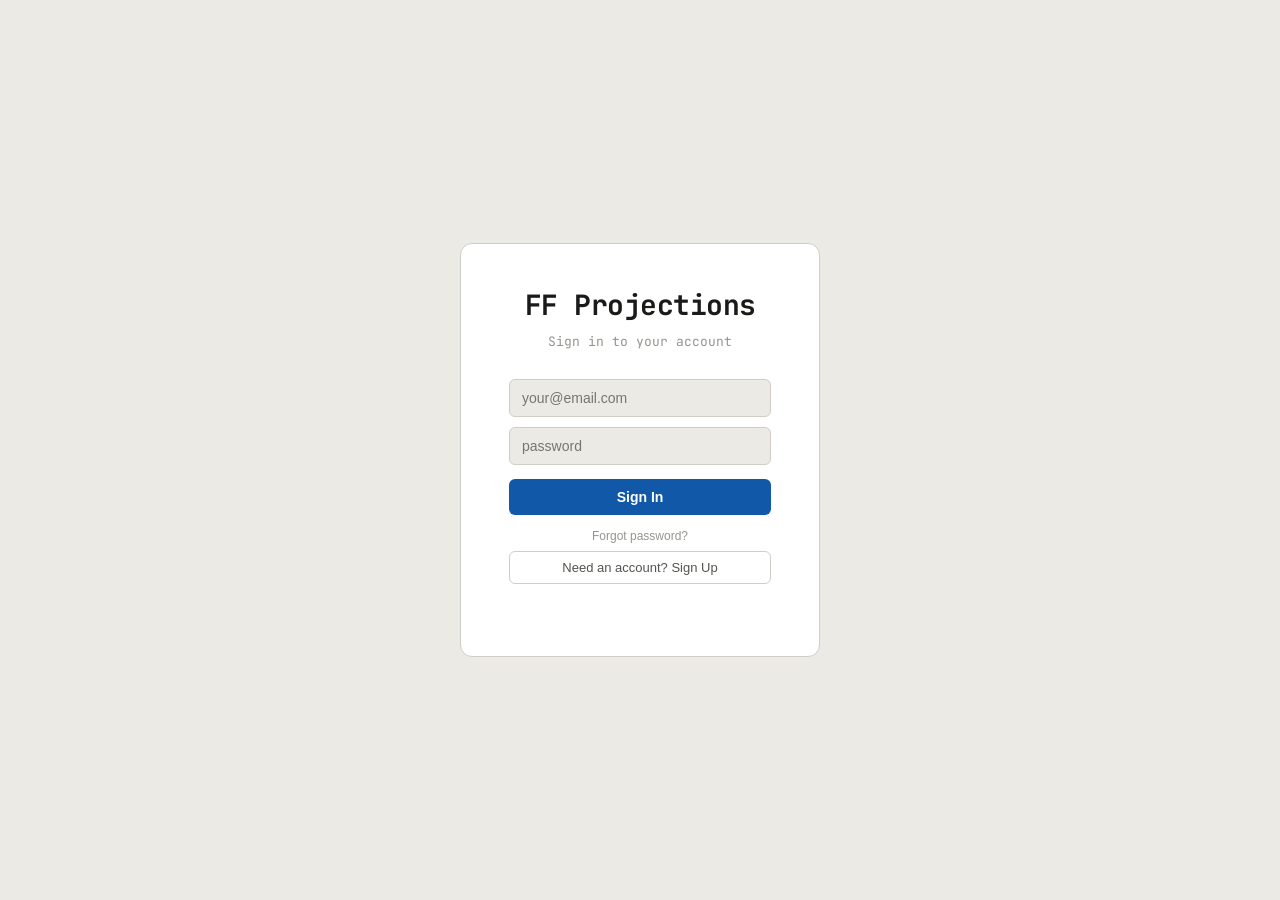
==== index.html @ 18553b36 "Nav/auth polish, share panel fixes, admin-only gating - Equal spacing between Share/Gear/Initials vi" ====
<!DOCTYPE html>
<html lang="en">
<head>
<meta charset="UTF-8">
<meta name="viewport" content="width=device-width, initial-scale=1.0">
<title>FF Projection Tool</title>
<link rel="preconnect" href="https://fonts.googleapis.com">
<link href="https://fonts.googleapis.com/css2?family=JetBrains+Mono:wght@300;400;500;600;700&family=DM+Sans:wght@400;500;700&display=swap" rel="stylesheet">
<link rel="stylesheet" href="styles.css">
<script src="https://unpkg.com/lucide@latest/dist/umd/lucide.min.js"></script>
<script src="https://cdn.jsdelivr.net/npm/@supabase/supabase-js@2"></script>
</head>
<body>

<div id="login-screen" style="display:none; position:fixed; inset:0; background:var(--bg,#eceae4); z-index:9999; display:flex; align-items:center; justify-content:center;">
  <div style="background:var(--bg-2,#fff); border:1px solid var(--border,#d0cdc6); border-radius:12px; padding:40px 48px; width:360px; text-align:center; color:var(--text,#1a1a18);">
    <div style="font-size:28px; font-weight:700; letter-spacing:-0.5px; margin-bottom:6px;">FF Projections</div>
    <div style="color:var(--text-3,#96948e); font-size:13px; margin-bottom:28px;" id="login-subtitle">Sign in to your account</div>
    <input id="login-email" type="email" placeholder="your@email.com"
      style="width:100%; box-sizing:border-box; background:var(--bg,#eceae4); border:1px solid var(--border,#d0cdc6); border-radius:6px; padding:10px 12px; font-size:14px; color:var(--text,#1a1a18); margin-bottom:10px; outline:none;"
      onkeydown="if(event.key==='Enter') document.getElementById('login-password').focus()">
    <input id="login-password" type="password" placeholder="password"
      style="width:100%; box-sizing:border-box; background:var(--bg,#eceae4); border:1px solid var(--border,#d0cdc6); border-radius:6px; padding:10px 12px; font-size:14px; color:var(--text,#1a1a18); margin-bottom:14px; outline:none;"
      onkeydown="if(event.key==='Enter') authSubmit()">
    <button onclick="authSubmit()"
      style="width:100%; background:var(--blue,#3b82f6); color:#fff; border:none; border-radius:6px; padding:10px; font-size:14px; font-weight:600; cursor:pointer; margin-bottom:10px;">
      Sign In
    </button>
    <button id="forgot-pw-btn" onclick="forgotPassword()" style="width:100%;background:transparent;color:var(--text-3,#96948e);border:none;padding:4px;font-size:12px;cursor:pointer;margin-bottom:4px;">Forgot password?</button>
    <button onclick="toggleAuthMode()"
      style="width:100%; background:transparent; color:var(--text-2,#55534e); border:1px solid var(--border,#d0cdc6); border-radius:6px; padding:8px; font-size:13px; cursor:pointer;">
      Need an account? Sign Up
    </button>
    <div id="login-msg" style="margin-top:14px; font-size:13px; color:var(--text-3,#96948e); min-height:18px;"></div>
  </div>
</div>


<div id="share-modal" onclick="closeSharePanel()" style="display:none;position:fixed;inset:0;background:rgba(0,0,0,0.4);z-index:9998;align-items:center;justify-content:center;">
  <div onclick="event.stopPropagation()" style="background:var(--bg-2,#fff);border:1px solid var(--border,#d0cdc6);border-radius:12px;padding:28px 32px;width:420px;max-height:80vh;overflow-y:auto;color:var(--text,#1a1a18);">
    <div style="font-size:16px;font-weight:700;margin-bottom:6px;">Share Projections</div>
    <div style="font-size:11px;color:var(--text-3,#96948e);margin-bottom:24px;font-family:var(--font-mono);">Viewers can see your projections but cannot edit them.</div>

    <div style="font-size:11px;font-weight:600;margin-bottom:8px;text-transform:uppercase;letter-spacing:0.05em;color:var(--text-3,#96948e);">Share with</div>
    <div style="display:flex;gap:8px;margin-bottom:8px;">
      <input id="share-email-input" type="email" placeholder="viewer@email.com"
        style="flex:1;background:var(--bg,#eceae4);border:1px solid var(--border,#d0cdc6);border-radius:6px;padding:9px 12px;font-size:13px;color:var(--text,#1a1a18);outline:none;"
        onkeydown="if(event.key==='Enter') addShare()">
      <button onclick="addShare()" style="background:var(--blue,#3b82f6);color:#fff;border:none;border-radius:6px;padding:9px 16px;font-size:13px;font-weight:600;cursor:pointer;">Add</button>
    </div>
    <div id="share-outgoing-list" style="margin-bottom:28px;"></div>

    <div style="font-size:11px;font-weight:600;margin-bottom:8px;text-transform:uppercase;letter-spacing:0.05em;color:var(--text-3,#96948e);">Shared with you</div>
    <div id="share-incoming-list"></div>

    <div id="share-msg" style="margin-top:16px;font-size:12px;color:var(--text-3,#96948e);min-height:16px;"></div>
    <button onclick="closeSharePanel()" style="margin-top:16px;width:100%;background:transparent;color:var(--text-2,#55534e);border:1px solid var(--border,#d0cdc6);border-radius:6px;padding:8px;font-size:13px;cursor:pointer;">Close</button>
  </div>
</div>

<div id="change-pw-modal" style="display:none;position:fixed;inset:0;background:rgba(0,0,0,0.4);z-index:9998;align-items:center;justify-content:center;">
  <div style="background:var(--bg-2,#fff);border:1px solid var(--border,#d0cdc6);border-radius:12px;padding:32px 40px;width:320px;text-align:center;color:var(--text,#1a1a18);">
    <div style="font-size:16px;font-weight:700;margin-bottom:20px;">Change Password</div>
    <input id="pw-new" type="password" placeholder="New password"
      style="width:100%;box-sizing:border-box;background:var(--bg,#eceae4);border:1px solid var(--border,#d0cdc6);border-radius:6px;padding:10px 12px;font-size:14px;color:var(--text,#1a1a18);margin-bottom:10px;outline:none;"
      onkeydown="if(event.key==='Enter') document.getElementById('pw-confirm').focus()">
    <input id="pw-confirm" type="password" placeholder="Confirm new password"
      style="width:100%;box-sizing:border-box;background:var(--bg,#eceae4);border:1px solid var(--border,#d0cdc6);border-radius:6px;padding:10px 12px;font-size:14px;color:var(--text,#1a1a18);margin-bottom:14px;outline:none;"
      onkeydown="if(event.key==='Enter') submitPasswordChange()">
    <button onclick="submitPasswordChange()" style="width:100%;background:var(--blue,#3b82f6);color:#fff;border:none;border-radius:6px;padding:10px;font-size:14px;font-weight:600;cursor:pointer;margin-bottom:8px;">Update Password</button>
    <button onclick="hideChangePassword()" style="width:100%;background:transparent;color:var(--text-2,#55534e);border:1px solid var(--border,#d0cdc6);border-radius:6px;padding:8px;font-size:13px;cursor:pointer;">Cancel</button>
    <div id="pw-msg" style="margin-top:12px;font-size:13px;color:var(--text-3,#96948e);min-height:18px;"></div>
  </div>
</div>

<div id="ctx-menu" class="ctx-menu">
  <div class="ctx-team-name" id="ctx-team-name"></div>
  <div class="ctx-row">
    <span class="ctx-label">Color</span>
    <input type="color" class="ctx-color-picker" id="ctx-picker">
    <input type="text" class="ctx-hex-input" id="ctx-hex" maxlength="7" placeholder="#000000">
  </div>
  <div class="ctx-actions">
    <button class="ctx-reset" id="ctx-reset">reset to default</button>
    <button class="ctx-apply" id="ctx-apply">Apply</button>
  </div>
</div>

<div id="logo-lightbox" class="logo-lightbox" onclick="closeLightbox(event)">
  <div class="logo-lightbox-inner" onclick="event.stopPropagation()">
    <img id="lightbox-img" src="" alt="">
    <div class="logo-lightbox-name" id="lightbox-name"></div>
    <div class="logo-lightbox-file" id="lightbox-file"></div>
  </div>
</div>

<div class="app" id="app-root">
  <div class="top-nav">
    <button class="nav-btn active" id="nav-projections" onclick="switchPage('projections')">Projections</button>
    <button class="nav-btn" id="nav-rankings" onclick="switchPage('rankings')">Rankings</button>
    <button class="nav-btn" id="nav-draft" onclick="switchPage('draft')">Draft</button>
    <button class="nav-btn" id="nav-data" onclick="switchPage('data')">Data</button>
    <button class="nav-btn" id="nav-test" onclick="switchPage('test')" style="color:var(--amber);opacity:0.7;" title="Sandbox experiment">Test</button>
    <div class="nav-spacer"></div>
    <div style="display:flex;align-items:center;gap:16px;padding-right:12px;">
    <button class="nav-btn" id="nav-share" onclick="openSharePanel()" style="font-size:12px;opacity:0.8;padding:6px 0;">Share</button>
    <button class="nav-gear" id="nav-settings" onclick="switchPage('settings')" title="Settings" style="padding:4px;">⚙</button>
    <div style="position:relative;display:flex;align-items:center;">
      <button id="nav-auth" onclick="toggleAuthDropdown()" title="Account"
        style="width:28px;height:28px;border-radius:50%;border:2px solid var(--border-2,#b8b5ae);background:var(--bg-3,#f0ede8);color:var(--text,#1a1a18);font-size:10px;font-weight:700;letter-spacing:0.05em;cursor:pointer;padding:0;line-height:1;">—</button>
      <div id="auth-dropdown" style="display:none;position:absolute;right:0;top:calc(100% + 10px);background:var(--bg-2,#fff);border:1px solid var(--border,#d0cdc6);border-radius:8px;padding:8px;min-width:220px;z-index:9990;box-shadow:0 4px 12px rgba(0,0,0,0.12);">
        <div id="auth-dropdown-email" style="font-size:11px;color:var(--text-3,#96948e);padding:6px 8px 10px;border-bottom:1px solid var(--border,#d0cdc6);margin-bottom:6px;font-family:var(--font-mono);"></div>
        <div style="padding:6px 8px 4px;display:flex;align-items:center;gap:6px;">
          <input id="display-name-input" type="text" placeholder="Initials" maxlength="20"
            style="flex:1;background:var(--bg,#eceae4);border:1px solid var(--border,#d0cdc6);border-radius:4px;padding:5px 8px;font-size:12px;color:var(--text,#1a1a18);outline:none;"
            onkeydown="if(event.key==='Enter') saveDisplayName()">
          <button onclick="saveDisplayName()" style="background:var(--blue,#3b82f6);color:#fff;border:none;border-radius:4px;padding:5px 8px;font-size:11px;font-weight:600;cursor:pointer;">Save</button>
        </div>
        <div style="font-size:10px;color:var(--text-3,#96948e);padding:0 8px 8px;font-family:var(--font-mono);">Sets your initials in the nav</div>
        <div style="border-top:1px solid var(--border,#d0cdc6);margin:4px 0;"></div>
        <button onclick="showChangePassword()" style="width:100%;text-align:left;background:none;border:none;color:var(--text,#1a1a18);padding:7px 8px;font-size:13px;cursor:pointer;border-radius:4px;" onmouseover="this.style.background='var(--bg,#eceae4)'" onmouseout="this.style.background='none'">Change password</button>
        <button onclick="confirmSignOut()" style="width:100%;text-align:left;background:none;border:none;color:var(--red,#ef4444);padding:7px 8px;font-size:13px;cursor:pointer;border-radius:4px;" onmouseover="this.style.background='var(--bg,#eceae4)'" onmouseout="this.style.background='none'">Sign out</button>
      </div>
    </div>
    </div>
  </div>
  <div id="app-view-banner" style="display:none;background:var(--amber,#f59e0b);color:#000;padding:6px 16px;font-size:12px;font-weight:600;align-items:center;gap:12px;font-family:var(--font-mono);">
    <span>👁 Viewing <span id="view-banner-email"></span>'s projections — read only</span>
    <button onclick="returnToOwnProjections()" style="background:rgba(0,0,0,0.15);border:none;border-radius:4px;padding:3px 10px;font-size:11px;font-weight:700;cursor:pointer;">← Back to mine</button>
  </div>
  <div class="app-body">
    <div class="sidebar" id="sidebar-panel">
      <div class="sidebar-header">
        <h1>Projections</h1>
        <p>2025 season · all 32 teams</p>
      </div>
      <div class="sidebar-scroll" id="sidebar"></div>
    </div>
    <div class="main" id="main">
      <div class="placeholder">
        <div class="big">SELECT A TEAM</div>
        <p>choose from the left panel to begin projecting</p>
      </div>
    </div>
    <div class="rankings-page" id="rankings-page" style="display:none;">
      <div class="rankings-toolbar">
        <div class="view-toggle">
          <button class="view-btn active" id="vbtn-stats" onclick="setRankView('stats')">Stats</button>
          <button class="view-btn" id="vbtn-rankings" onclick="setRankView('rankings')">Rankings</button>
        </div>
        <div class="pos-tabs">
          <button class="pos-tab active-qb active" id="rtab-QB" onclick="setRankPos('QB')">QB</button>
          <button class="pos-tab" id="rtab-RB" onclick="setRankPos('RB')">RB</button>
          <button class="pos-tab" id="rtab-WR" onclick="setRankPos('WR')">WR</button>
          <button class="pos-tab" id="rtab-TE" onclick="setRankPos('TE')">TE</button>
        </div>
        <div id="qb-rec-toggle" style="display:none;">
          <div class="view-toggle">
            <button class="view-btn active" id="qbrec-pass" onclick="setQbRecMode(false)">Pass/Rush</button>
            <button class="view-btn" id="qbrec-rec" onclick="setQbRecMode(true)">Rec</button>
          </div>
        </div>
        <div id="skill-pass-toggle" style="display:none;">
          <div class="view-toggle">
            <button class="view-btn active" id="skill-rushrec" onclick="setSkillPassMode(false)">Rush/Rec</button>
            <button class="view-btn" id="skill-pass" onclick="setSkillPassMode(true)">Pass</button>
          </div>
        </div>
        <div style="margin-left:auto;" id="scoring-preset-selector"></div>
      </div>
      <div class="rankings-content" id="rankings-content"></div>
    </div>
    <div class="data-page" id="data-page" style="display:none;">
      <div class="data-toolbar" id="data-toolbar"></div>
      <div class="data-content" id="data-content"></div>
    </div>
    <div class="draft-page" id="draft-page" style="display:none;"></div>
    <div class="settings-page" id="settings-page" style="display:none;"></div>
    <div class="test-page" id="test-page" style="display:none;"></div>
  </div>
</div>

<script src="app.js"></script>
</body>
</html>
---- styles.css ----
*, *::before, *::after { box-sizing: border-box; margin: 0; padding: 0; }

  :root {
    --bg: #eceae4;
    --bg-2: #ffffff;
    --bg-3: #f0ede8;
    --bg-4: #e2e0da;
    --border: #d0cdc6;
    --border-2: #b8b5ae;
    --text: #1a1a18;
    --text-2: #55534e;
    --text-3: #96948e;
    --accent: #3a7d0a;
    --accent-dim: #5aaa20;
    --accent-bg: rgba(58,125,10,0.08);
    --red: #bb2000;
    --red-bg: rgba(187,32,0,0.08);
    --amber: #9a5500;
    --amber-bg: rgba(154,85,0,0.08);
    --blue: #1258a8;
    --font-display: 'DM Sans', sans-serif;
    --font-mono: 'JetBrains Mono', monospace;
    --sidebar-w: 220px;
    --sidebar-bg: #484844;
    --sidebar-bg-2: #3c3c38;
    --sidebar-bg-3: #525250;
    --sidebar-border: #606060;
    --sidebar-text: #aaa;
    --sidebar-accent: #8aab30;
  }

  html, body { height: 100%; background: var(--bg); color: var(--text); font-family: var(--font-mono); font-size: 13px; line-height: 1.5; }

  .app { display: flex; height: 100vh; overflow: hidden; }

  /* ─── Sidebar ─── */
  .sidebar {
    width: var(--sidebar-w);
    min-width: var(--sidebar-w);
    background: var(--sidebar-bg);
    border-right: 1px solid #1a1a18;
    display: flex;
    flex-direction: column;
    overflow: hidden;
  }
  .sidebar-header {
    padding: 16px 12px 12px;
    border-bottom: 1px solid var(--sidebar-border);
    flex-shrink: 0;
  }
  .sidebar-header h1 {
    font-family: var(--font-display);
    font-size: 13px;
    font-weight: 700;
    color: var(--sidebar-accent);
    letter-spacing: 0.12em;
    text-transform: uppercase;
  }
  .sidebar-header p {
    font-size: 10px;
    color: var(--sidebar-text);
    margin-top: 2px;
    letter-spacing: 0.05em;
  }
  .sidebar-scroll { overflow-y: auto; flex: 1; padding-bottom: 12px; }
  .sidebar-scroll::-webkit-scrollbar { width: 3px; }
  .sidebar-scroll::-webkit-scrollbar-thumb { background: var(--sidebar-border); border-radius: 2px; }

  .conf-block {
    margin: 6px 6px 4px;
    border: 1px solid var(--sidebar-border);
    border-left: 3px solid var(--conf-color, var(--sidebar-border));
    border-radius: 6px;
    overflow: hidden;
    padding-bottom: 2px;
  }
  .conf-label {
    font-family: var(--font-display);
    font-size: 10px;
    font-weight: 700;
    letter-spacing: 0.15em;
    text-transform: uppercase;
    color: var(--conf-color, var(--sidebar-accent));
    padding: 7px 10px 6px;
    background: var(--sidebar-bg-2);
    border-bottom: 2px solid var(--sidebar-border);
    margin-bottom: 6px;
  }
  .div-block {
    margin: 0 6px 8px;
    border: 1px solid var(--sidebar-border);
    border-radius: 4px;
    overflow: hidden;
  }
  .div-label {
    font-size: 9px;
    color: var(--sidebar-text);
    padding: 5px 8px 4px;
    letter-spacing: 0.1em;
    text-transform: uppercase;
    background: var(--sidebar-bg-3);
    border-bottom: 1px solid var(--sidebar-border);
  }
  .div-grid {
    display: grid;
    grid-template-columns: 1fr 1fr;
    gap: 1px;
    background: var(--sidebar-border);
  }
  .team-btn {
    display: flex;
    align-items: center;
    background: var(--sidebar-bg);
    border: none;
    border-left: 3px solid var(--tc-bar, transparent);
    padding: 6px 6px 6px 5px;
    font-family: var(--font-mono);
    font-size: 11px;
    color: #ddddd8;
    cursor: pointer;
    transition: background 0.15s;
    white-space: nowrap;
    overflow: hidden;
    text-align: left;
    line-height: 1.3;
    border-radius: 0;
    width: 100%;
  }
  .team-btn:hover { background: var(--sidebar-bg-3); }
  .team-btn.active { background: var(--sidebar-bg-2); border-left-color: var(--tc-bar, var(--sidebar-accent)); }
  .team-name { flex: 1; overflow: hidden; text-overflow: ellipsis; }
  .team-btn .dot {
    width: 5px; height: 5px; min-width: 5px;
    border-radius: 50%;
    background: var(--sidebar-border);
    transition: background 0.15s;
    flex-shrink: 0;
    margin-left: 4px;
  }
  .team-btn.active .dot { background: var(--sidebar-border); }
  .team-btn.status-progress .dot { background: #e8a020; }
  .team-btn.status-done .dot { background: #7ac020; }
  .team-btn.active.status-progress .dot { background: #f0b030; }
  .team-btn.active.status-done .dot { background: #9ad030; }

  .team-status-pill {
    display: inline-flex;
    align-items: center;
    justify-content: center;
    cursor: pointer;
    user-select: none;
    background: none;
    border: none;
    padding: 6px;
    margin: -6px;
  }
  .team-status-pill .pill-dot {
    width: 10px; height: 10px; border-radius: 50%; flex-shrink: 0;
    transition: transform 0.15s;
  }
  .team-status-pill:hover .pill-dot { transform: scale(1.2); }
  .team-status-pill.status-none .pill-dot { background: var(--border-2); }
  .team-status-pill.status-progress .pill-dot { background: #e8a020; }
  .team-status-pill.status-done .pill-dot { background: #7ac020; }

  /* ─── Main ─── */
  .main {
    flex: 1;
    overflow-y: auto;
    background: var(--bg);
    display: flex;
    flex-direction: column;
  }
  .main::-webkit-scrollbar { width: 4px; }
  .main::-webkit-scrollbar-thumb { background: var(--border-2); border-radius: 2px; }

  .placeholder {
    flex: 1;
    display: flex;
    flex-direction: column;
    align-items: center;
    justify-content: center;
    gap: 8px;
    color: var(--text-3);
  }
  .placeholder .big { font-family: var(--font-display); font-size: 28px; font-weight: 700; color: var(--border-2); }
  .placeholder p { font-size: 11px; letter-spacing: 0.08em; }

  /* ─── Team view ─── */
  .team-view { padding: 28px 32px 48px; background: var(--bg); }

  .team-title-row {
    display: flex;
    align-items: center;
    gap: 14px;
    margin-bottom: 10px;
    padding-bottom: 12px;
  }
  .team-color-bar {
    height: 4px;
    border-radius: 2px;
    margin-bottom: 20px;
  }
  .team-logo {
    width: 80px;
    height: 80px;
    object-fit: contain;
    flex-shrink: 0;
    border-radius: 4px;
  }

  /* Logo auto-crop happens via JS canvas — no CSS needed */
  .team-title {
    font-family: var(--font-display);
    font-size: 22px;
    font-weight: 700;
    color: var(--text);
    padding-bottom: 4px;
  }
  .team-conf-badge {
    font-size: 10px;
    letter-spacing: 0.12em;
    text-transform: uppercase;
    color: var(--text-3);
    border: 1px solid var(--border);
    padding: 2px 7px;
    border-radius: 3px;
  }

  /* ─── Section ─── */
  .section-title {
    font-family: var(--font-display);
    font-size: 10px;
    font-weight: 700;
    letter-spacing: 0.15em;
    text-transform: uppercase;
    color: var(--text-3);
    margin-bottom: 10px;
    margin-top: 28px;
  }
  .section-title:first-of-type { margin-top: 0; }

  /* ─── Team stats grid ─── */
  .team-stats-grid-wrap {
    display: flex;
    gap: 18px;
    align-items: flex-start;
  }
  .ts-col-left {
    container-type: inline-size;
    flex: 5;
    min-width: 0;
  }
  .ts-col-right {
    container-type: inline-size;
    flex: 7;
    min-width: 0;
  }

  .team-stats-grid {
    display: grid;
    column-gap: 3px;
    row-gap: 4px;
    margin-bottom: 4px;
    border-left: none;
    padding-left: 8px;
    position: relative;
  }
  .team-stats-grid::before {
    content: '';
    position: absolute;
    left: 0;
    top: 10%;
    height: 80%;
    width: 3px;
    background: #8a8880;
    border-radius: 2px;
  }
  .ts-col-left .team-stats-grid {
    grid-template-columns: repeat(5, calc((100cqi - 12px) / 5));
  }
  .ts-col-right .team-stats-grid {
    grid-template-columns: repeat(7, calc((100cqi - 18px) / 7));
  }

  .ts-cell {
    display: flex; flex-direction: column; justify-content: center; gap: 2px;
    padding: 6px 8px; height: 52px; box-sizing: border-box; border-radius: 3px;
    background: var(--bg-2); border: 1px solid var(--border);
    position: relative; transition: border-color 0.15s; cursor: default;
  }
  .ts-cell.ts-constrained { background: var(--bg-3); }
  .ts-cell.ts-constrained.ts-erroneous { border-color: #e05252; background: rgba(224,82,82,0.06); opacity: 1; }
  .ts-cell.ts-constrained.ts-erroneous input { color: #e05252; }
  .ts-expected { font-size: 8px; color: #e05252; margin-top: 1px; font-family: var(--font-mono); }
  .ts-cell.ts-locked { border-color: #4a90d9; background: rgba(74,144,217,0.06); }
  .ts-cell.ts-locked .ts-lock-icon { opacity: 1; color: #4a90d9; }
  .ts-cell.ts-conflict { border-color: #e8a020; background: rgba(232,160,32,0.08); }
  .ts-cell[draggable="true"] { cursor: grab; }
  .ts-cell.ts-dragging { opacity: 0.4; }
  .ts-insert-line {
    position: fixed;
    width: 3px;
    background: #3a9a5c;
    border-radius: 2px;
    pointer-events: none;
    z-index: 1000;
    display: none;
  }
  .ts-insert-line.visible { display: block; }
  .ts-empty-slot {
    border: 2px dashed var(--border-2);
    border-radius: 3px;
    height: 36px; min-height: 36px;
    cursor: pointer;
    transition: border-color 0.1s, background 0.1s;
  }
  /* grid-column set inline via slot.style.gridColumn */
  .ts-empty-slot.ts-slot-hover { border-color: #3a9a5c; background: rgba(58,154,92,0.08); }
  .ts-cell label {
    font-size: 9px; font-weight: 500; letter-spacing: 0.06em;
    text-transform: uppercase; color: var(--text-3); user-select: none;
    display: flex; align-items: center;
    white-space: nowrap; overflow: hidden;
    padding-right: 16px;
  }
  .ts-lock-icon {
    font-size: 13px; cursor: pointer; opacity: 0.35;
    transition: opacity 0.1s, color 0.1s; line-height: 1;
    position: absolute; top: 0; bottom: 0; right: 4px;
    display: flex; align-items: center;
  }
  .ts-lock-icon:hover { opacity: 0.7; }
  .ts-cell.ts-locked .ts-lock-icon { opacity: 1; color: #4a90d9; }
  .ts-cell.ts-split input::-webkit-outer-spin-button,
  .ts-cell.ts-split input::-webkit-inner-spin-button { -webkit-appearance: none; }
  .ts-cell.ts-split input { -moz-appearance: textfield; }
  .ts-cell input[type="number"] {
    -moz-appearance: textfield;
  }
  .ts-cell input[type="number"]::-webkit-outer-spin-button,
  .ts-cell input[type="number"]::-webkit-inner-spin-button { -webkit-appearance: none; margin: 0; }
  .ts-cell input {
    background: none; border: none; outline: none;
    font-family: var(--font-mono); font-size: 13px; font-weight: 500;
    color: var(--text); padding: 0; flex: 1; min-width: 0;
  }
  .ts-cell input:focus { color: var(--accent); }
  .ts-cell.ts-derived input { color: var(--text-3); }
  .ts-cell input::placeholder { color: var(--border-2); font-size: 11px; }
  .ts-cell-body {
    display: flex; align-items: center;
  }
  .ts-spinner {
    position: absolute; top: 0; bottom: 0; right: 22px;
    display: flex; flex-direction: column; justify-content: center;
    gap: 1px; opacity: 0; transition: opacity 0.1s;
  }
  .ts-cell:hover .ts-spinner { opacity: 1; }
  .ts-spinner button {
    background: none; border: none; padding: 0;
    width: 18px; height: 13px; cursor: pointer;
    color: var(--text-3); font-size: 11px; line-height: 1;
    display: flex; align-items: center; justify-content: center;
    border-radius: 2px; transition: color 0.1s, background 0.1s;
    user-select: none;
  }
  .ts-spinner button:hover { color: var(--text); background: var(--border); }
  .ts-cell.ts-derived .ts-spinner { display: none; }

  /* ─── History panel ─── */
  .hist-panel {
    margin: 6px 0 12px;
    border: 1px solid var(--border-2);
    border-radius: 5px;
    background: var(--bg-2);
    overflow: hidden;
  }
  .hist-panel-header {
    display: flex; align-items: center; justify-content: space-between;
    padding: 6px 10px; border-bottom: 1px solid var(--border);
    background: var(--bg-3);
  }
  .hist-panel-title {
    font-size: 10px; font-weight: 700; letter-spacing: 0.1em;
    text-transform: uppercase; color: var(--text-2);
  }
  .hist-panel-close {
    background: none; border: none; cursor: pointer;
    color: var(--text-3); font-size: 14px; line-height: 1;
    padding: 0 2px;
  }
  .hist-panel-close:hover { color: var(--text); }
  .hist-panel-table {
    width: 100%; border-collapse: collapse;
    font-family: var(--font-mono); font-size: 11px;
    table-layout: fixed;
  }
  .hist-panel-table th, .hist-panel-table td { width: auto; }
  .hist-panel-table th:first-child, .hist-panel-table td:first-child { width: 90px; white-space: nowrap; }
  .hist-panel-table th {
    padding: 4px 8px; text-align: right;
    font-size: 9px; font-weight: 600; color: var(--text-3);
    letter-spacing: 0.08em; text-transform: uppercase;
    border-bottom: 1px solid var(--border);
    background: var(--bg-3);
  }
  .hist-panel-table th:first-child { text-align: left; }
  .hist-panel-table td {
    padding: 4px 8px; text-align: right;
    border-bottom: 1px solid var(--border); color: var(--text);
  }
  .hist-panel-table td:first-child { text-align: left; color: var(--text-2); font-weight: 600; }
  .hist-panel-table tr:last-child td { border-bottom: none; }
  .hist-panel-table tr.hist-avg td { color: var(--text-3); font-style: italic; border-top: 1px solid var(--border-2); }
  .hist-panel-table td.hist-focal { color: var(--accent); font-weight: 700; }
  .ts-cell.ts-hist-active { border-color: var(--accent); background: rgba(58,125,10,0.08); }

  /* ─── Player table ─── */
  .player-table-wrap { overflow-x: auto; }
  .player-table-wrap::-webkit-scrollbar { height: 4px; }
  .player-table-wrap::-webkit-scrollbar-thumb { background: var(--border-2); border-radius: 2px; }

  .tgt-share-bar {
    display: flex; gap: 6px;
    font-family: var(--font-mono); font-size: 11px;
  }
  .tgt-share-pill {
    display: flex; align-items: center;
    padding: 4px 10px; border-radius: 4px; border: 1px solid var(--border);
    background: var(--bg-2); gap: 10px; min-width: 120px;
  }
  .tgt-share-pill.done { background: rgba(58,125,10,0.08); border-color: var(--accent); }
  .tgt-share-pill.done .tgt-share-rem { color: var(--accent); }
  .tgt-share-pos { font-weight: 700; font-size: 10px; letter-spacing: 0.08em; }
  .tgt-share-pos.pos-wr { color: #4a90d9; }
  .tgt-share-pos.pos-te { color: #c9a800; }
  .tgt-share-pos.pos-rb { color: #3a9a5c; }
  .tgt-share-nums { color: var(--text-3); font-size: 10px; }
  .tgt-share-rem { font-weight: 700; font-size: 11px; min-width: 60px; text-align: right; padding-right: 4px; }
  .tgt-share-rem.over { color: #e05252; }
  .tgt-share-rem.under { color: var(--text-3); }
  .tgt-share-rem.done { color: var(--accent); }
  .proj-view-toggle {
    display: inline-flex;
    border: 1px solid var(--border-2);
    border-radius: 4px;
    overflow: hidden;
    margin-bottom: 10px;
  }
  .proj-view-btn {
    font-family: var(--font-mono);
    font-size: 11px;
    padding: 4px 14px;
    background: none;
    border: none;
    color: var(--text-2);
    cursor: pointer;
    letter-spacing: 0.04em;
    transition: all 0.1s;
  }
  .proj-view-btn:first-child { border-right: 1px solid var(--border-2); }
  .proj-view-btn:hover { background: var(--bg-3); color: var(--text); }
  .proj-view-btn.active { background: var(--text); color: var(--bg-2); }

  thead th.grp-derived { color: var(--text-3); font-style: normal; }
  td.derived-cell {
    text-align: right;
    color: var(--text-3);
    font-size: 12px;
    padding: 4px 6px;
    background: none;
  }
  td.derived-cell.na { opacity: 0; pointer-events: none; }

  table {
    width: 100%;
    border-collapse: collapse;
    font-family: var(--font-mono);
    font-size: 12px;
    line-height: 1;
  }
  .player-table-wrap table { table-layout: fixed; min-width: 100%; width: 100%; }
  thead tr { border-bottom: 1px solid var(--border-2); }
  thead th {
    text-align: right;
    padding: 6px 4px;
    font-size: 10px;
    font-weight: 500;
    color: var(--text-3);
    letter-spacing: 0.08em;
    text-transform: uppercase;
    white-space: nowrap;
    cursor: grab;
    user-select: none;
  }
  .player-table-wrap thead th {
    width: 58px;
  }
  thead th.col-name { text-align: left; width: 120px; cursor: default; }
  thead th.col-pos  { text-align: left; width: 26px; cursor: default; padding-left: 0; padding-right: 0; }
  thead th.col-del  { width: 16px; cursor: default; }
  thead th.grp-pass { color: var(--blue); }
  thead th.grp-recv { color: var(--amber); }
  thead th.grp-rush { color: var(--accent); }
  thead th.grp-meta { color: var(--text-3); width: 36px; }
  thead th.grp-derived { color: var(--text-3); font-style: normal; }
  thead th.col-dragging { opacity: 0.4; }
  thead th.col-drop-before { box-shadow: -2px 0 0 0 var(--accent); }
  thead th.col-drop-after  { box-shadow:  2px 0 0 0 var(--accent); }

  tbody tr { border-bottom: 1px solid var(--border); transition: background 0.1s; height: 28px; }
  tbody tr:nth-child(even) { background: var(--bg-3); }
  tbody tr:hover { background: var(--bg-4); }
  tbody tr .del-btn { visibility: hidden; }
  tbody tr:hover .del-btn { visibility: visible; }

  tfoot tr { height: 28px; }
  tbody tr.player-row { cursor: default; }
  tbody tr.player-row.row-dragging { opacity: 0.3; }
  tbody tr.player-row.row-drop-above { box-shadow: 0 -2px 0 0 var(--accent); }
  tbody tr.player-row.row-drop-below { box-shadow: 0 2px 0 0 var(--accent); }

  tbody tr.pos-group-header { border: none; background: transparent; }
  tbody tr.pos-group-header:first-child { border: none; }
  tbody tr.pos-group-header:hover { background: transparent; }
  tbody tr.pos-group-header { height: 16px; border-top: 1px solid var(--border); border-bottom: 1px solid var(--border); }
  tbody tr.pos-group-header td { padding: 2px 0; }
  .pos-divider {
    display: flex;
    align-items: center;
    gap: 8px;
  }
  .pos-divider-line {
    flex: 1;
    height: 2px;
    border-radius: 1px;
  }
  .pos-divider-label {
    font-family: var(--font-display);
    font-size: 10px;
    font-weight: 700;
    letter-spacing: 0.15em;
    text-transform: uppercase;
    white-space: nowrap;
  }
  .pos-divider.grp-qb .pos-divider-line  { background: #e05252; }
  .pos-divider.grp-qb .pos-divider-label { color: #e05252; }
  .pos-divider.grp-rb .pos-divider-line  { background: #3a9a5c; }
  .pos-divider.grp-rb .pos-divider-label { color: #3a9a5c; }
  .pos-divider.grp-wr .pos-divider-line  { background: #4a90d9; }
  .pos-divider.grp-wr .pos-divider-label { color: #4a90d9; }
  .pos-divider.grp-te .pos-divider-line  { background: #c9a800; }
  .pos-divider.grp-te .pos-divider-label { color: #c9a800; }

  tbody tr.pos-total-row { border-top: 1px solid var(--border-2); }
  tbody tr.pos-total-row:hover { background: var(--bg-4); }
  td.pos-total-cell {
    text-align: right;
    font-family: var(--font-mono);
    font-size: 12px;
    font-weight: 700;
    color: #000000;
    padding: 0 6px 0 0;
    vertical-align: middle;
  }
  td.pos-total-cell.derived { color: var(--text-3); font-weight: 600; padding: 0 6px; }
  td.pos-total-label {
    font-family: var(--font-mono);
    font-size: 12px;
    font-weight: 700;
    color: var(--text-2);
    padding: 0 4px 0 8px;
    letter-spacing: 0;
    text-transform: uppercase;
    white-space: nowrap;
    vertical-align: middle;
  }
  tbody tr.pos-group-header td {
    padding: 0;
    pointer-events: none;
    vertical-align: middle;
  }
  tbody tr.pos-group-header td:nth-child(2) { padding-left: 4px; }
  tbody tr.pos-group-header td.pos-label-qb { color: #e05252; }
  tbody tr.pos-group-header td.pos-label-rb { color: #3a9a5c; }
  tbody tr.pos-group-header td.pos-label-wr { color: #4a90d9; }
  tbody tr.pos-group-header td.pos-label-te { color: #c9a800; }

  tbody td { padding: 0 4px; vertical-align: middle; font-size: 12px; font-family: var(--font-mono); }

  td.stat-cell { cursor: default; padding: 0; }
  td.stat-cell.cell-selected { outline: 2px solid #4a90d9; outline-offset: -2px; }
  .stat-display {
    text-align: right;
    padding: 0 6px;
    height: 28px;
    line-height: 28px;
    font-family: var(--font-mono);
    font-size: 12px;
    color: var(--text);
    white-space: nowrap;
    overflow: hidden;
    min-width: 0;
  }
  .stat-display:empty::after { content: ""; }
  td.stat-cell input.stat-input {
    width: 100%;
    height: 28px;
    text-align: right;
    padding: 0 6px;
    font-family: var(--font-mono);
    font-size: 12px;
    color: var(--accent);
    background: var(--bg-3);
    border: none;
    outline: 2px solid #4a90d9;
    outline-offset: -2px;
    -moz-appearance: textfield;
    display: block;
  }
  td.stat-cell input.stat-input::-webkit-outer-spin-button,
  td.stat-cell input.stat-input::-webkit-inner-spin-button { -webkit-appearance: none; }

  td input[type="text"] {
    width: 100%; background: none; border: none; outline: none;
    font-family: var(--font-mono); font-size: 12px; line-height: 1;
    color: var(--text); padding: 0 4px; border-radius: 3px;
  }
  td input[type="text"]:focus {
    background: var(--bg-3); outline: 1px solid var(--border-2);
  }
  td.col-pos-cell { width: 26px; overflow: hidden; padding: 0; text-align: left; }
  td select {
    color: var(--text-2);
    cursor: pointer;
    font-size: 12px;
    font-family: var(--font-mono);
    -webkit-appearance: none;
    -moz-appearance: none;
    appearance: none;
    background: none;
    border: none;
    outline: none;
    padding: 0;
    width: 26px;
    max-width: 26px;
    text-align: left;
  }
  td select option { background: var(--bg-2); }

  td input[type="number"] {
    width: 100%; background: none; border: none; outline: none;
    font-family: var(--font-mono); font-size: 12px; line-height: 1;
    color: var(--text); text-align: right; padding: 0 6px;
    border-radius: 3px; -moz-appearance: textfield;
  }
  td input[type="number"]::-webkit-outer-spin-button,
  td input[type="number"]::-webkit-inner-spin-button { -webkit-appearance: none; }
  td input[type="number"]:focus { background: var(--bg-3); outline: 1px solid var(--border-2); color: var(--accent); }
  td input[type="number"].na { opacity: 0; pointer-events: none; }

  .misc-name { color: var(--text-2); padding: 0 4px; display: block; font-weight: 300; font-size: 12px; line-height: 1; }
  .misc-pos { color: var(--text-3); font-size: 12px; padding: 0; display: block; font-weight: 300; line-height: 1; text-align: left; }

  /* ─── Footer rows ─── */
  tfoot tr.totals-divider-row { background: transparent; border: none; }
  tfoot tr.totals-divider-row { height: 16px; border-top: 1px solid var(--border); border-bottom: 1px solid var(--border); }
  tfoot tr.totals-divider-row td { padding: 0; background: transparent !important; vertical-align: middle; }
  tfoot tr.totals-row { border-top: 2px solid var(--border-2); background: #d8d6d0; }
  tfoot tr.totals-row td { padding: 0 8px; font-family: var(--font-mono); font-weight: 700; font-size: 12px; text-align: right; color: var(--text); background: #d8d6d0 !important; vertical-align: middle; }
  tfoot tr.totals-row td:nth-child(2) {
    text-align: left; color: var(--text-2);
    font-size: 12px; letter-spacing: 0.04em; text-transform: uppercase; white-space: nowrap;
  }
  tfoot tr.delta-row { border-top: 1px solid var(--border); }
  tfoot tr.delta-row td { padding: 0 8px; font-family: var(--font-mono); font-weight: 600; font-size: 12px; text-align: right; color: var(--text); background: #c8c6c0 !important; vertical-align: middle; }
  tfoot tr.delta-row td:nth-child(2) {
    text-align: left; color: var(--text-2);
    font-size: 12px; letter-spacing: 0.04em; text-transform: uppercase; white-space: nowrap;
  }

  .d-ok { color: var(--accent); }
  .d-warn { color: var(--amber); }
  .d-over { color: var(--red); }
  .d-empty { color: var(--text-3); }

  /* ─── Budget bars ─── */
  .budget-section { margin-top: 8px; }
  .budget-grid { display: grid; grid-template-columns: repeat(auto-fill, minmax(200px, 1fr)); gap: 8px; margin-top: 8px; }
  .budget-item { background: var(--bg-2); border: 1px solid var(--border); border-radius: 5px; padding: 10px 12px; }
  .budget-item-header { display: flex; justify-content: space-between; align-items: baseline; margin-bottom: 6px; }
  .budget-item-label { font-size: 10px; color: var(--text-3); text-transform: uppercase; letter-spacing: 0.08em; }
  .budget-item-vals { font-size: 11px; color: var(--text-2); }
  .budget-bar-bg { height: 3px; background: var(--border); border-radius: 2px; overflow: hidden; }
  .budget-bar-fill { height: 100%; border-radius: 2px; transition: width 0.3s; }
  .bar-ok { background: var(--accent); }
  .bar-warn { background: var(--amber); }
  .bar-over { background: var(--red); }

  /* ─── Buttons ─── */
  .add-player-btn {
    margin-top: 12px;
    display: inline-flex; align-items: center; gap: 6px;
    background: none; border: 1px solid var(--border-2);
    color: var(--text-2); font-family: var(--font-mono); font-size: 11px;
    padding: 6px 12px; border-radius: 4px; cursor: pointer;
    letter-spacing: 0.05em; transition: all 0.1s;
  }
  .add-player-btn:hover { border-color: var(--accent); color: var(--accent); background: var(--accent-bg); }

  .del-btn {
    display: flex; align-items: center; justify-content: center;
    background: none; border: none; cursor: pointer; color: var(--text-3);
    width: 22px; height: 22px; border-radius: 3px; font-size: 14px; transition: all 0.1s;
  }
  .del-btn:hover { color: var(--red); background: var(--red-bg); }

  /* ─── Staging ─── */
  .staging-area { margin-top: 16px; }
  .staging-row {
    display: flex; align-items: center; gap: 8px;
    padding: 6px 0; border-bottom: 1px solid var(--border);
  }
  .staging-row input[type="text"] {
    flex: 1; background: none; border: 1px dashed var(--border-2);
    outline: none; font-family: var(--font-mono); font-size: 12px;
    color: var(--text); padding: 5px 8px; border-radius: 4px;
  }
  .staging-row input[type="text"]:focus { border-color: var(--accent); color: var(--text); }
  .staging-row select {
    background: var(--bg-2); border: 1px solid var(--border-2);
    outline: none; font-family: var(--font-mono); font-size: 12px;
    color: var(--text-2); padding: 5px 8px; border-radius: 4px;
    cursor: pointer; width: 80px;
  }
  .staging-row select:focus { border-color: var(--accent); color: var(--text); }
  .staging-row select option { background: var(--bg-2); }
  .staging-hint { font-size: 10px; color: var(--text-3); letter-spacing: 0.05em; padding: 6px 0 0; }

  /* ─── Inline add player widget ─── */
  .add-player-widget { margin-top: 10px; display: flex; align-items: center; gap: 8px; }
  .add-player-widget input[type="text"] {
    font-family: var(--font-mono); font-size: 12px;
    padding: 5px 10px; border: 1px dashed var(--border-2);
    border-radius: 4px; background: none; color: var(--text);
    outline: none; width: 180px;
  }
  .add-player-widget input[type="text"]:focus { border-color: var(--accent); }
  .add-player-widget select {
    font-family: var(--font-mono); font-size: 12px;
    padding: 5px 8px; border: 1px solid var(--border-2);
    border-radius: 4px; background: var(--bg-2); color: var(--text-2);
    outline: none; cursor: pointer; -webkit-appearance: auto; appearance: auto;
  }
  .add-player-widget select:focus { border-color: var(--accent); color: var(--text); }
  .add-player-confirm {
    font-family: var(--font-mono); font-size: 11px;
    padding: 5px 12px; border-radius: 4px;
    background: var(--accent); color: #fff; border: none; cursor: pointer;
    transition: background 0.1s;
  }
  .add-player-confirm:hover { background: var(--accent-dim); }
  .add-player-cancel {
    font-family: var(--font-mono); font-size: 11px;
    background: none; border: none; color: var(--text-3);
    cursor: pointer; padding: 5px 4px;
  }
  .add-player-cancel:hover { color: var(--red); }

  /* ─── Context menu ─── */
  .ctx-menu {
    position: fixed;
    background: var(--bg-2);
    border: 1px solid var(--border-2);
    border-radius: 6px;
    box-shadow: 0 4px 16px rgba(0,0,0,0.12);
    padding: 10px 12px;
    z-index: 1000;
    min-width: 200px;
    display: none;
  }
  .ctx-menu.visible { display: block; }
  .ctx-team-name {
    font-family: var(--font-display);
    font-size: 12px;
    font-weight: 700;
    color: var(--text);
    margin-bottom: 10px;
    padding-bottom: 8px;
    border-bottom: 1px solid var(--border);
  }
  .ctx-row {
    display: flex;
    align-items: center;
    gap: 8px;
    margin-bottom: 4px;
  }
  .ctx-label { font-size: 11px; color: var(--text-3); flex-shrink: 0; }
  .ctx-color-picker {
    width: 32px; height: 26px;
    border: 1px solid var(--border-2);
    border-radius: 4px;
    padding: 2px;
    cursor: pointer;
    background: none;
    flex-shrink: 0;
  }
  .ctx-hex-input {
    flex: 1;
    font-family: var(--font-mono);
    font-size: 12px;
    color: var(--text);
    background: var(--bg-3);
    border: 1px solid var(--border);
    border-radius: 4px;
    padding: 4px 8px;
    outline: none;
    letter-spacing: 0.05em;
    text-transform: uppercase;
  }
  .ctx-hex-input:focus { border-color: var(--accent); }
  .ctx-reset {
    margin-top: 8px;
    font-size: 10px;
    color: var(--text-3);
    background: none;
    border: none;
    cursor: pointer;
    padding: 0;
    letter-spacing: 0.03em;
    text-decoration: underline;
    font-family: var(--font-mono);
  }
  .ctx-reset:hover { color: var(--text-2); }
  .ctx-actions {
    display: flex;
    align-items: center;
    justify-content: space-between;
    margin-top: 10px;
    padding-top: 8px;
    border-top: 1px solid var(--border);
  }
  .ctx-apply {
    font-family: var(--font-mono);
    font-size: 11px;
    background: var(--accent);
    color: #fff;
    border: none;
    border-radius: 4px;
    padding: 5px 14px;
    cursor: pointer;
    letter-spacing: 0.04em;
    transition: background 0.1s;
  }
  .ctx-apply:hover { background: var(--accent-dim); }

  /* ─── Top nav ─── */
  .top-nav {
    display: flex;
    align-items: center;
    gap: 2px;
    padding: 0 16px;
    background: var(--sidebar-bg-2);
    border-bottom: 1px solid #1a1a18;
    flex-shrink: 0;
    height: 38px;
  }
  .nav-spacer { flex: 1; }
  .nav-gear {
    background: none;
    border: none;
    color: var(--sidebar-text);
    cursor: pointer;
    font-size: 22px;
    padding: 4px 8px;
    border-radius: 4px;
    transition: color 0.1s, background 0.1s;
    line-height: 1;
  }
  .nav-gear:hover { color: #ddd; background: rgba(255,255,255,0.06); }
  .nav-gear.active { color: var(--sidebar-accent); }

  /* ─── Logo lightbox ─── */
  .logo-lightbox {
    display: none;
    position: fixed;
    inset: 0;
    background: rgba(0,0,0,0.6);
    z-index: 2000;
    align-items: center;
    justify-content: center;
    cursor: pointer;
  }
  .logo-lightbox.visible { display: flex; }
  .logo-lightbox-inner {
    background: var(--bg-2);
    border: 1px solid var(--border-2);
    border-radius: 12px;
    padding: 32px;
    display: flex;
    flex-direction: column;
    align-items: center;
    gap: 12px;
    cursor: default;
  }
  .logo-lightbox img {
    width: 160px;
    height: 160px;
    object-fit: contain;
    background: var(--bg);
  }
  .logo-lightbox-name {
    font-family: var(--font-display);
    font-size: 16px;
    font-weight: 700;
    color: var(--text);
  }
  .logo-lightbox-file {
    font-family: var(--font-mono);
    font-size: 10px;
    color: var(--text-3);
  }

  /* ─── Data page ─── */
  .data-page {
    flex: 1; display: flex; flex-direction: column;
    overflow: hidden; background: var(--bg);
  }
  .data-toolbar {
    display: flex; align-items: center; gap: 10px;
    padding: 6px 16px; border-bottom: 1px solid var(--border);
    background: var(--bg-2); flex-shrink: 0;
    justify-content: flex-start;
  }
  .data-toolbar select, .data-toolbar input {
    font-family: var(--font-mono); font-size: 11px;
    padding: 4px 8px; border: 1px solid var(--border-2);
    border-radius: 4px; background: var(--bg); color: var(--text);
    outline: none; cursor: pointer;
  }
  .data-toolbar select:focus, .data-toolbar input:focus { border-color: var(--accent); }
  .data-toolbar label { font-size: 10px; color: var(--text-3); letter-spacing: 0.05em; text-transform: uppercase; }
  .data-content { flex: 1; overflow: auto; padding: 0; }
  .data-content::-webkit-scrollbar { width: 4px; height: 4px; }
  .data-content::-webkit-scrollbar-thumb { background: var(--border-2); border-radius: 2px; }

  /* Data table */
  .data-edit-btn {
    font-family: var(--font-mono); font-size: 11px;
    padding: 4px 12px; border-radius: 4px;
    border: 1px solid var(--border-2); background: none;
    color: var(--text-2); cursor: pointer; transition: all 0.1s;
  }
  .data-edit-btn:hover { border-color: var(--accent); color: var(--accent); }
  .data-edit-btn.active { background: var(--accent); color: #fff; border-color: var(--accent); }
  .data-table.edit-mode td.editable { cursor: text; }
  .data-table.edit-mode td.editable:hover { outline: 1px solid var(--border-2); outline-offset: -1px; }
  .data-table td.cell-editing { padding: 0 !important; }
  .data-table td.cell-editing input {
    width: 100%; height: 28px; padding: 0 8px;
    border: none; outline: 2px solid var(--accent); outline-offset: -2px;
    background: var(--bg-2); color: var(--accent);
    font-family: var(--font-mono); font-size: 11px; text-align: right;
  }

  .data-table-wrap { overflow: auto; height: 100%; overscroll-behavior: none; }
  .data-table thead th.col-sliver {
    width: 8px; min-width: 8px; padding: 0; cursor: pointer;
    background: var(--bg-4); position: relative;
    border-left: 1px solid var(--border); border-right: 1px solid var(--border);
  }
  .data-table thead th.col-sliver:hover { background: var(--accent); }
  .data-table thead th.col-sliver::after {
    content: '▸'; font-size: 7px; color: var(--text-3);
    position: absolute; top: 50%; left: 50%; transform: translate(-50%,-50%);
  }
  .data-table thead th.col-sliver:hover::after { color: #fff; }
  .data-table tbody td.col-sliver {
    width: 8px; min-width: 8px; padding: 0;
    border-left: 1px solid var(--border); border-right: 1px solid var(--border);
    background: var(--bg-3);
  }
  .col-ctx-menu {
    position: fixed; z-index: 9999;
    background: var(--bg-2); border: 1px solid var(--border-2);
    border-radius: 4px; padding: 4px 0; min-width: 140px;
    box-shadow: 0 4px 12px rgba(0,0,0,0.3); font-size: 11px;
  }
  .col-ctx-menu div {
    padding: 6px 14px; cursor: pointer; color: var(--text);
    white-space: nowrap;
  }
  .col-ctx-menu div:hover { background: var(--bg-3); }
  .data-table thead th.col-validated { background: rgba(80,180,100,0.25); }
  .data-table thead th.col-derived-verified { background: rgba(220,180,40,0.25); }
  .data-table {
    width: 1px;
    border-collapse: separate;
    border-spacing: 0;
    font-family: var(--font-mono); font-size: 11px;
  }
  .data-table thead { position: sticky; top: 0; z-index: 10; }
  .data-table thead tr { background: var(--bg-4); }
  .data-table thead th {
    padding: 6px 8px; text-align: center;
    font-size: 10px; font-weight: 600; color: var(--text-2);
    letter-spacing: 0.06em; text-transform: uppercase;
    white-space: nowrap; cursor: pointer; user-select: none;
    border-bottom: 2px solid var(--border-2);
    border-right: 1px solid var(--border);
  }
  .data-table thead th:hover { color: var(--text); background: var(--bg-3); }
  .data-table thead th.col-drag-over { background: var(--accent) !important; color: #fff !important; }
  .data-table thead th.col-dragging { opacity: 0.4; }
  .data-table thead th.sorted { color: var(--accent); }
  .data-table thead th.sorted::after { content: " ↓"; font-size: 9px; }
  .data-table thead th.sorted.asc::after { content: " ↑"; }
  .data-table thead th:first-child,
  .data-table thead th:nth-child(2) { text-align: left; position: sticky; background: var(--bg-4); z-index: 11; }
  .data-table tbody tr { border-bottom: 1px solid var(--border); transition: background 0.1s; }
  .data-table tbody tr:hover:not(.row-selected) td { background: var(--bg-3) !important; }
  .data-table tbody tr.row-selected td,
  .data-table tbody tr.row-selected td:first-child,
  .data-table tbody tr.row-selected td:nth-child(2),
  .data-table tbody tr.row-selected:hover td,
  .data-table tbody tr.row-selected:hover td:first-child,
  .data-table tbody tr.row-selected:hover td:nth-child(2),
  .data-table tbody tr.league-avg.row-selected td:first-child,
  .data-table tbody tr.league-avg.row-selected td:nth-child(2) { background: #b8b4ac !important; font-weight: 600; color: #1a1a18; }

  .data-table tbody tr.league-avg td { background: var(--bg-4); font-weight: 600; border-top: 2px solid var(--border-2); }
  .data-table tbody tr.league-avg td:first-child,
  .data-table tbody tr.league-avg td:nth-child(2) { background: var(--bg-4) !important; }
  .data-table tbody tr.league-avg:hover td { background: var(--bg-3) !important; }
  .data-table tbody td {
    padding: 4px 8px; text-align: right; color: var(--text);
    white-space: nowrap; border-right: 1px solid var(--border);
    border-bottom: 1px solid var(--border);
  }
  .data-table tbody td:first-child,
  .data-table tbody td:nth-child(2) {
    text-align: left; position: sticky; font-weight: 500;
  }
  .data-table tbody td:nth-child(2) { color: var(--text-3); }

  .data-table thead th:first-child { left: 0; width: 140px; min-width: 140px; max-width: 140px; border-right: none; }
  .data-table thead th:nth-child(2) { left: 140px; width: 60px; min-width: 60px; max-width: 60px; border-left: 1px solid var(--border); }

  .data-table tbody td:first-child { left: 0; width: 140px; min-width: 140px; max-width: 140px; background: var(--bg); z-index: 1; border-right: none; }
  .data-table tbody td:nth-child(2) { left: 140px; width: 60px; min-width: 60px; max-width: 60px; background: var(--bg); z-index: 1; border-left: 1px solid var(--border); text-align: center; }

  .data-table tbody tr:nth-child(even):not(.league-avg) td { background: var(--bg-4); }
  .data-table tbody tr:hover td:first-child,
  .data-table tbody tr:hover td:nth-child(2) { background: var(--bg-3); }
  .data-table tbody tr.league-avg td:first-child,
  .data-table tbody tr.league-avg td:nth-child(2) { background: var(--bg-3); }
  .data-table tbody tr.league-avg:hover td:first-child,
  .data-table tbody tr.league-avg:hover td:nth-child(2) { background: var(--bg-4); }

  /* Graph view */
  .data-graph-wrap { padding: 16px 20px 20px; overflow: auto; }
  .graph-type-toggle { display: flex; gap: 4px; margin-bottom: 12px; }
  .graph-type-btn { font-family: var(--font-mono); font-size: 11px; padding: 4px 12px; border: 1px solid var(--border-2); border-radius: 4px; background: var(--bg); color: var(--text-2); cursor: pointer; }
  .graph-type-btn.active { background: var(--text); color: var(--bg); border-color: var(--text); }
  .graph-presets { display: flex; gap: 6px; flex-wrap: wrap; margin-bottom: 10px; }
  .graph-preset-btn { font-family: var(--font-mono); font-size: 10px; padding: 3px 8px; border: 1px solid var(--border-2); border-radius: 3px; background: var(--bg); color: var(--text-2); cursor: pointer; letter-spacing: 0.04em; }
  .graph-preset-btn:hover { border-color: var(--accent); color: var(--accent); }
  .graph-preset-btn.active { background: var(--accent-bg); border-color: var(--accent); color: var(--accent); }
  .graph-controls { display: flex; gap: 12px; margin-bottom: 14px; flex-wrap: wrap; align-items: center; }
  .graph-controls select { font-family: var(--font-mono); font-size: 11px; padding: 4px 8px; border: 1px solid var(--border-2); border-radius: 4px; background: var(--bg); color: var(--text); outline: none; }
  .graph-controls label { font-size: 10px; color: var(--text-3); text-transform: uppercase; letter-spacing: 0.05em; }
  .graph-canvas-wrap { position: relative; }
  #graph-canvas { border: 1px solid var(--border); border-radius: 6px; background: var(--bg-2); display: block; max-width: 100%; cursor: crosshair; }
  .graph-tooltip { position: absolute; pointer-events: none; background: var(--text); color: var(--bg-2); font-family: var(--font-mono); font-size: 10px; padding: 6px 10px; border-radius: 4px; white-space: nowrap; display: none; z-index: 10; line-height: 1.7; }
  .graph-legend { display: flex; flex-wrap: wrap; gap: 10px; margin-top: 10px; align-items: center; }
  .legend-item { display: flex; align-items: center; gap: 5px; font-size: 10px; font-family: var(--font-mono); color: var(--text-2); }
  .legend-dot { width: 8px; height: 8px; border-radius: 50%; flex-shrink: 0; }

  /* Multi-select dropdown */
  .ms-wrap { position: relative; display: flex; align-items: center; gap: 6px; }
  .ms-wrap > div:first-child { white-space: nowrap; }
  .ms-trigger {
    font-family: var(--font-mono); font-size: 11px;
    padding: 4px 24px 4px 8px; border: 1px solid var(--border-2);
    border-radius: 4px; background: var(--bg); color: var(--text);
    cursor: pointer; min-width: 100px; white-space: nowrap;
    overflow: hidden; text-overflow: ellipsis; user-select: none;
  }
  .ms-trigger::after { content: "▾"; position: absolute; right: 8px; color: var(--text-3); }
  .ms-dropdown {
    display: none; position: absolute; top: 100%; left: 0;
    background: var(--bg-2); border: 1px solid var(--border-2);
    border-radius: 4px; box-shadow: 0 4px 12px rgba(0,0,0,0.1);
    z-index: 100; max-height: 220px; overflow-y: auto;
    min-width: 140px; padding: 4px 0;
  }
  .ms-dropdown.open { display: block; }
  .ms-dropdown::-webkit-scrollbar { width: 3px; }
  .ms-dropdown::-webkit-scrollbar-thumb { background: var(--border-2); }
  .ms-option {
    display: flex; align-items: center; gap: 8px;
    padding: 5px 10px; cursor: pointer; font-size: 11px;
    font-family: var(--font-mono); color: var(--text);
    transition: background 0.1s;
  }
  .ms-option:hover { background: var(--bg-3); }
  .ms-option input[type="checkbox"] { cursor: pointer; accent-color: var(--accent); }
  .ms-dropdown.ms-teams-grid {
    min-width: 560px;
    padding: 8px;
    left: 0;
    right: auto;
    max-height: none;
  }
  .ms-conf-section { margin-bottom: 8px; }
  .ms-conf-label {
    font-size: 9px; font-weight: 700; letter-spacing: 0.12em;
    text-transform: uppercase; padding: 2px 4px 4px;
    display: block;
  }
  .ms-conf-label.afc { color: #d04040; }
  .ms-conf-label.nfc { color: #4080c8; }
  .ms-div-grid {
    display: grid; grid-template-columns: 1fr 1fr 1fr 1fr;
    gap: 2px;
  }
  .ms-div-section { }
  .ms-div-label {
    font-size: 8px; color: var(--text-3); letter-spacing: 0.1em;
    text-transform: uppercase; padding: 2px 6px;
  }
  .ms-team-option {
    display: flex; align-items: center; gap: 6px;
    padding: 3px 6px; cursor: pointer; font-size: 11px;
    font-family: var(--font-mono); color: var(--text);
    border-radius: 3px; transition: background 0.1s;
  }
  .ms-team-option:hover { background: var(--bg-3); }
  .ms-team-option input { cursor: pointer; accent-color: var(--accent); }
  .settings-page {
    flex: 1;
    overflow-y: auto;
    background: var(--bg);
    padding: 28px 32px 48px;
  }
  .settings-page::-webkit-scrollbar { width: 4px; }
  .settings-page::-webkit-scrollbar-thumb { background: var(--border-2); border-radius: 2px; }
  .settings-tabs {
    display: flex; gap: 0; border-bottom: 1px solid var(--border);
    margin-bottom: 24px; flex-shrink: 0;
  }
  .settings-tab {
    font-family: var(--font-mono); font-size: 11px; font-weight: 600;
    letter-spacing: 0.06em; text-transform: uppercase;
    padding: 8px 20px; cursor: pointer; border: none; background: none;
    color: var(--text-3); border-bottom: 2px solid transparent;
    margin-bottom: -1px; transition: color 0.1s;
  }
  .settings-tab:hover { color: var(--text); }
  .settings-tab.active { color: var(--text); border-bottom-color: var(--accent); }
  .settings-tab-content { display: none; }
  .settings-tab-content.active { display: block; }
  .settings-section-title {
    font-family: var(--font-display);
    font-size: 10px;
    font-weight: 700;
    letter-spacing: 0.15em;
    text-transform: uppercase;
    color: var(--text-3);
    margin-bottom: 16px;
  }
  .stat-map-table { width: 100%; border-collapse: collapse; margin-bottom: 24px; font-size: 11px; }
  .stat-map-table th {
    text-align: left; padding: 4px 8px; font-size: 9px; font-weight: 700;
    letter-spacing: 0.1em; text-transform: uppercase; color: var(--text-3);
    border-bottom: 2px solid var(--border-2);
  }
  .stat-map-table td { padding: 3px 8px; border-bottom: 1px solid var(--border); color: var(--text); }
  .stat-map-table td:first-child { color: var(--text-2); }
  .stat-map-table input {
    background: none; border: none; outline: none; width: 100%;
    font-family: var(--font-mono); font-size: 11px; color: var(--text);
    padding: 1px 4px; border-radius: 2px;
  }
  .stat-map-table input:focus { background: var(--bg-3); color: var(--accent); }
  .stat-map-table tr.stat-map-group td {
    font-size: 8px; font-weight: 700; letter-spacing: 0.15em; text-transform: uppercase;
    color: var(--text-3); padding: 8px 8px 2px; border-bottom: none;
  }
  .settings-page h1 {
    font-family: var(--font-display);
    font-size: 22px;
    font-weight: 700;
    color: var(--text);
    margin-bottom: 24px;
    padding-bottom: 16px;
    border-bottom: 1px solid var(--border);
  }
  .logo-grid {
    display: grid;
    grid-template-columns: repeat(auto-fill, minmax(140px, 1fr));
    gap: 6px;
  }
  .logo-card {
    background: var(--bg-2);
    border: 1px solid var(--border);
    border-radius: 6px;
    padding: 12px;
    display: flex;
    flex-direction: column;
    align-items: center;
    gap: 8px;
  }
  .logo-card-img {
    width: 48px;
    height: 48px;
    object-fit: contain;
    background: var(--bg);
  }
  .logo-card-missing {
    width: 48px;
    height: 48px;
    display: flex;
    align-items: center;
    justify-content: center;
    background: var(--bg-3);
    border-radius: 4px;
    font-size: 20px;
    color: var(--border-2);
  }
  .logo-card-name {
    font-family: var(--font-display);
    font-size: 11px;
    font-weight: 600;
    color: var(--text);
    text-align: center;
  }
  .logo-card-file {
    font-family: var(--font-mono);
    font-size: 9px;
    color: var(--text-3);
    text-align: center;
    word-break: break-all;
  }
  .logo-card-status {
    font-size: 9px;
    font-family: var(--font-mono);
    letter-spacing: 0.05em;
    padding: 1px 6px;
    border-radius: 3px;
  }
  .logo-card-status.found { background: var(--accent-bg); color: var(--accent); }
  .logo-card-status.missing { background: var(--red-bg); color: var(--red); }
  .nav-btn {
    font-family: var(--font-display);
    font-size: 11px;
    font-weight: 500;
    letter-spacing: 0.08em;
    text-transform: uppercase;
    color: var(--sidebar-text);
    background: none;
    border: none;
    padding: 6px 12px;
    cursor: pointer;
    border-radius: 4px;
    transition: color 0.1s, background 0.1s;
  }
  .nav-btn:hover { color: #ddd; background: rgba(255,255,255,0.06); }
  .nav-btn.active { color: var(--sidebar-accent); background: rgba(255,255,255,0.08); }

  /* ─── App layout with nav ─── */
  .app { display: flex; flex-direction: column; height: 100vh; overflow: hidden; }
  .app-body { display: flex; flex: 1; overflow: hidden; }

  /* ─── Rankings page ─── */
  .rankings-page {
    flex: 1;
    display: flex;
    flex-direction: column;
    overflow: hidden;
    background: var(--bg);
  }
  .rankings-toolbar {
    display: flex;
    align-items: center;
    gap: 12px;
    padding: 12px 24px;
    border-bottom: 1px solid var(--border);
    background: var(--bg-2);
    flex-shrink: 0;
  }
  .pos-tabs { display: flex; gap: 4px; }
  .pos-tab {
    font-family: var(--font-mono);
    font-size: 11px;
    font-weight: 500;
    padding: 5px 14px;
    border-radius: 4px;
    border: 1px solid var(--border);
    background: none;
    color: var(--text-2);
    cursor: pointer;
    transition: all 0.1s;
    letter-spacing: 0.05em;
  }
  .pos-tab:hover { border-color: var(--border-2); color: var(--text); }
  .pos-tab.active { background: var(--text); color: var(--bg-2); border-color: var(--text); }
  .pos-tab.active-qb  { background: #e05252; border-color: #e05252; color: #fff; }
  .pos-tab.active-rb  { background: #3a9a5c; border-color: #3a9a5c; color: #fff; }
  .pos-tab.active-wr  { background: #4a90d9; border-color: #4a90d9; color: #fff; }
  .pos-tab.active-te  { background: #c9a800; border-color: #c9a800; color: #fff; }

  .view-toggle {
    display: flex;
    gap: 0;
    border: 1px solid var(--border-2);
    border-radius: 4px;
    overflow: hidden;
    margin-left: 0;
  }
  .view-btn {
    font-family: var(--font-mono);
    font-size: 11px;
    padding: 5px 12px;
    background: none;
    border: none;
    color: var(--text-2);
    cursor: pointer;
    transition: all 0.1s;
    letter-spacing: 0.05em;
  }
  .view-btn:first-child { border-right: 1px solid var(--border-2); }
  .view-btn:hover { background: var(--bg-3); color: var(--text); }
  .view-btn.active { background: var(--text); color: var(--bg-2); }

  .rankings-content { flex: 1; overflow-y: auto; padding: 0 24px 32px; }
  .rankings-content::-webkit-scrollbar { width: 4px; }
  .rankings-content::-webkit-scrollbar-thumb { background: var(--border-2); border-radius: 2px; }

  /* ─── Stats view table ─── */
  .stats-table-wrap { margin-top: 16px; }
  .stats-table {
    width: 100%;
    table-layout: fixed;
    border-collapse: collapse;
    font-family: var(--font-mono);
    font-size: 12px;
  }
  .stats-table thead { position: sticky; top: 0; z-index: 10; background: var(--bg); }
  .stats-table thead tr { border-bottom: 2px solid var(--border-2); }
  .stats-table thead th {
    padding: 8px 10px;
    text-align: right;
    width: auto;
    font-size: 10px;
    font-weight: 500;
    color: var(--text-3);
    letter-spacing: 0.08em;
    text-transform: uppercase;
    white-space: nowrap;
    cursor: pointer;
    user-select: none;
    transition: color 0.1s;
  }
  .stats-table thead th:hover { color: var(--text); }
  .stats-table thead th.sorted { color: var(--text); }
  .stats-table thead th.sorted::after { content: " ↓"; font-size: 9px; }
  .stats-table thead th.sorted.asc::after { content: " ↑"; }
  .stats-table thead th:first-child { text-align: left !important; width: 12% !important; }
  .stats-table thead th:nth-child(2) { text-align: left !important; width: 5% !important; }
  .stats-table tbody tr { border-bottom: 1px solid var(--border); transition: background 0.1s; }
  .stats-table tbody tr:hover { background: var(--bg-3); }
  .stats-table tbody td { padding: 6px 6px; text-align: right; color: var(--text); }
  .stats-table tbody td:first-child { text-align: left; font-weight: 500; }
  .stats-table tbody td:nth-child(2) { text-align: left; color: var(--text-3); font-size: 11px; }
  .stats-table tbody td.empty { color: var(--text-3); }
  .sort-hint { font-size: 10px; color: var(--text-3); margin-top: 10px; letter-spacing: 0.04em; }

  /* ─── Rankings view ─── */
  .rankings-list { margin-top: 16px; }
  .rank-row {
    display: flex;
    align-items: center;
    gap: 6px;
    padding: 6px 10px;
    cursor: grab;
    transition: background 0.1s;
    user-select: none;
  }
  .rank-row.tier-leader { border-top: 1px solid var(--border); }
  .rank-row:nth-child(even) { background: var(--bg-3); }
  .rank-row:nth-child(odd) { background: var(--bg); }
  .rank-row:hover { background: var(--bg-3); }
  .rank-row { border-bottom: 1px solid var(--border); }
  .rank-row.dragging { opacity: 0.15; }
  .rank-row.drop-above { position: relative; }
  .rank-row.drop-above::before {
    content: ""; position: absolute; left: 0; right: 0; top: -1px; height: 2px;
    background: var(--accent); pointer-events: none; border-radius: 0;
  }
  .rank-row.drop-below { position: relative; }
  .rank-row.drop-below::after {
    content: ""; position: absolute; left: 0; right: 0; bottom: -1px; height: 2px;
    background: var(--accent); pointer-events: none; border-radius: 0;
  }
  .tier-divider.drop-above { box-shadow: 0 -2px 0 0 var(--accent); }
  .tier-divider.drop-below { box-shadow: 0 2px 0 0 var(--accent); }
  .rank-num {
    font-family: var(--font-mono);
    font-size: 11px;
    color: var(--text-3);
    width: 24px;
    text-align: right;
    flex-shrink: 0;
  }
  .rank-name { font-weight: 500; font-size: 13px; white-space: nowrap; width: 15%; }
  .rank-team { font-size: 10px; color: var(--text-3); flex: 0 0 75px; overflow: hidden; white-space: nowrap; }
  .rank-stats { display: flex; flex: 1; }
  .rank-stat { text-align: right; flex: 1; padding: 0 3px; }
  .rank-stat-val { font-family: var(--font-mono); font-size: 12px; color: var(--text); }
  .rank-stat-lbl { font-size: 9px; color: var(--text-3); letter-spacing: 0.06em; text-transform: uppercase; }

  .tier-divider {
    display: flex;
    align-items: center;
    gap: 8px;
    padding: 4px 0;
    cursor: ns-resize;
    user-select: none;
  }
  .tier-divider:hover .tier-line { background: var(--accent); }
  .tier-divider:hover .tier-label { color: var(--accent); }
  .tier-line { flex: 1; height: 2px; background: var(--border-2); border-radius: 1px; transition: background 0.15s; }
  .tier-label {
    font-family: var(--font-display);
    font-size: 10px;
    font-weight: 700;
    letter-spacing: 0.12em;
    text-transform: uppercase;
    color: var(--text-3);
    transition: color 0.15s;
    white-space: nowrap;
  }
  .no-players { padding: 32px; text-align: center; color: var(--text-3); font-size: 13px; }

  /* ─── Draft page ─── */
  .draft-page { flex: 1; display: flex; flex-direction: column; overflow: hidden; background: var(--bg); }
  .draft-toolbar { display: flex; align-items: center; gap: 10px; padding: 6px 16px; border-bottom: 1px solid var(--border); background: var(--bg-2); flex-shrink: 0; flex-wrap: wrap; }
  .draft-toolbar-sep { width: 1px; height: 22px; background: var(--border-2); flex-shrink: 0; }
  .draft-league-tab { font-family: var(--font-mono); font-size: 11px; padding: 4px 12px; border-radius: 4px; border: 1px solid var(--border); background: none; color: var(--text-2); cursor: pointer; transition: all 0.1s; letter-spacing: 0.04em; }
  .draft-league-tab:hover { border-color: var(--border-2); color: var(--text); }
  .draft-league-tab.active { background: var(--text); color: var(--bg-2); border-color: var(--text); }
  .draft-clock-bar { padding: 6px 16px; background: rgba(58,125,10,0.10); border-bottom: 1px solid rgba(58,125,10,0.25); display: flex; align-items: center; gap: 16px; flex-shrink: 0; font-family: var(--font-mono); font-size: 11px; }
  .draft-clock-pick { font-weight: 600; color: var(--accent); font-size: 13px; }
  .draft-clock-team { color: var(--text-2); }
  .draft-clock-my { color: var(--accent); font-weight: 600; }
  .draft-clock-spacer { flex: 1; }
  .draft-undo-btn { font-family: var(--font-mono); font-size: 11px; background: none; border: 1px solid var(--border-2); color: var(--text-2); border-radius: 4px; padding: 3px 10px; cursor: pointer; transition: all 0.1s; }
  .draft-undo-btn:hover { border-color: var(--red); color: var(--red); }
  .draft-reset-btn { font-family: var(--font-mono); font-size: 11px; background: none; border: 1px solid var(--border-2); color: var(--text-3); border-radius: 4px; padding: 3px 10px; cursor: pointer; transition: all 0.1s; }
  .draft-reset-btn:hover { border-color: var(--red); color: var(--red); }

  /* Draft body: pool left, board+rosters right */
  .draft-body { flex: 1; display: flex; overflow: hidden; }

  /* ─── Player pool: 4-column positional layout ─── */
  .draft-pool {
    width: 44%; min-width: 320px; max-width: 560px;
    display: flex; flex-direction: column;
    border-right: 1px solid var(--border); background: var(--bg-2);
    overflow: hidden; flex-shrink: 0;
  }
  .draft-pool-header {
    padding: 6px 10px; border-bottom: 1px solid var(--border);
    background: var(--bg-3); flex-shrink: 0;
    display: flex; align-items: center; justify-content: space-between;
  }
  .draft-pool-title { font-family: var(--font-display); font-size: 10px; font-weight: 700; letter-spacing: 0.12em; text-transform: uppercase; color: var(--text-3); }
  .draft-pool-count { font-family: var(--font-mono); font-size: 10px; color: var(--text-3); }
  .draft-pool-cols { flex: 1; display: grid; grid-template-columns: repeat(4, 1fr); overflow: hidden; }
  .draft-pos-col { display: flex; flex-direction: column; border-right: 1px solid var(--border); overflow: hidden; }
  .draft-pos-col:last-child { border-right: none; }
  .draft-pool-search {
    padding: 6px 8px; border-bottom: 1px solid var(--border);
    background: var(--bg-2); flex-shrink: 0;
    display: flex; align-items: center; gap: 6px;
  }
  .draft-pool-search input {
    flex: 1; box-sizing: border-box;
    font-family: var(--font-mono); font-size: 11px;
    padding: 4px 8px; border: 1px solid var(--border-2);
    border-radius: 4px; background: var(--bg-3); color: var(--text);
    outline: none;
  }
  .draft-pool-search input:focus { border-color: var(--accent); }
  .draft-search-clear {
    font-size: 14px; color: var(--text-3); cursor: pointer;
    background: none; border: none; padding: 0 2px; line-height: 1;
    flex-shrink: 0; display: none;
  }
  .draft-search-clear:hover { color: var(--text); }
  .draft-search-clear.visible { display: block; }
  .draft-pos-col-header {
    padding: 4px 6px; flex-shrink: 0;
    font-family: var(--font-mono); font-size: 10px; font-weight: 700;
    letter-spacing: 0.1em; text-transform: uppercase;
    border-bottom: 2px solid; background: var(--bg-3);
    display: flex; align-items: center; justify-content: space-between;
  }
  .draft-pos-col-header.pos-qb { color: #e05252; border-color: #e05252; }
  .draft-pos-col-header.pos-rb { color: #3a9a5c; border-color: #3a9a5c; }
  .draft-pos-col-header.pos-wr { color: #4a90d9; border-color: #4a90d9; }
  .draft-pos-col-header.pos-te { color: #c9a800; border-color: #c9a800; }
  .draft-pos-col-scroll { flex: 1; overflow-y: auto; }
  .draft-pos-col-scroll::-webkit-scrollbar { width: 3px; }
  .draft-pos-col-scroll::-webkit-scrollbar-thumb { background: var(--border-2); border-radius: 2px; }
  .draft-tier-label {
    font-size: 8px; font-weight: 700; letter-spacing: 0.12em; text-transform: uppercase;
    color: var(--text-3); padding: 4px 6px 2px; background: var(--bg-3);
    border-bottom: 1px solid var(--border); border-top: 1px solid var(--border);
  }
  .draft-player-row {
    display: flex; flex-direction: column; padding: 4px 6px;
    cursor: pointer; border-bottom: 1px solid var(--border);
    transition: background 0.1s;
  }
  .draft-player-row:hover:not(.drafted) { background: var(--bg-4); }
  .draft-player-row.drafted { opacity: 0.3; cursor: pointer; pointer-events: all; }
  .draft-board td.pick-highlight { z-index: 1; position: relative; transition: none; }
  .trade-ctx-menu {
    position: fixed; z-index: 9999; background: var(--bg-2);
    border: 1px solid var(--border-2); border-radius: 5px;
    box-shadow: 0 4px 14px rgba(0,0,0,0.15); min-width: 180px; overflow: hidden;
  }
  .trade-ctx-label {
    padding: 7px 12px 5px; font-family: var(--font-mono); font-size: 10px;
    font-weight: 700; letter-spacing: 0.06em; text-transform: uppercase;
    color: var(--text-3); border-bottom: 1px solid var(--border);
  }
  .trade-ctx-list { max-height: 280px; overflow-y: auto; }
  .trade-ctx-list::-webkit-scrollbar { width: 3px; }
  .trade-ctx-list::-webkit-scrollbar-thumb { background: var(--border-2); border-radius: 2px; }
  .trade-ctx-item { padding: 6px 12px; font-family: var(--font-mono); font-size: 11px; color: var(--text); cursor: pointer; white-space: nowrap; }
  .trade-ctx-item:hover { background: var(--bg-3); }
  .draft-ctx-menu { position: fixed; z-index: 9999; background: var(--bg-2); border: 1px solid var(--border-2); border-radius: 5px; padding: 4px 0; min-width: 160px; box-shadow: 0 4px 14px rgba(0,0,0,0.15); font-size: 11px; }
  .draft-ctx-menu div { padding: 7px 14px; cursor: pointer; color: var(--text); white-space: nowrap; }
  .draft-ctx-menu div:hover { background: var(--bg-3); }
  .draft-ctx-menu div.danger { color: var(--red); }
  .draft-ctx-menu div.danger:hover { background: var(--red-bg); }
  .draft-player-name {
    font-family: var(--font-mono); font-size: 11px; font-weight: 500;
    color: var(--text); white-space: nowrap; overflow: hidden; text-overflow: ellipsis;
  }
  .draft-player-row.drafted .draft-player-name { text-decoration: line-through; }
  .draft-player-meta {
    font-family: var(--font-mono); font-size: 9px; color: var(--text-3);
    display: flex; justify-content: space-between;
  }

  /* ─── Right side: board + rosters ─── */
  .draft-main { flex: 1; display: flex; flex-direction: column; overflow: hidden; min-width: 0; }
  .draft-main-scroll { flex: 1; overflow: auto; padding: 12px 16px 32px; }
  .draft-main-scroll::-webkit-scrollbar { width: 4px; height: 4px; }
  .draft-main-scroll::-webkit-scrollbar-thumb { background: var(--border-2); border-radius: 2px; }
  .draft-section-title { font-family: var(--font-display); font-size: 10px; font-weight: 700; letter-spacing: 0.15em; text-transform: uppercase; color: var(--text-3); margin: 0 0 8px; }

  /* Draft board */
  .draft-board { border-collapse: separate; border-spacing: 0; font-family: var(--font-mono); font-size: 11px; table-layout: fixed; }
  .draft-board th {
    padding: 0 5px; text-align: center; font-size: 9px; font-weight: 700;
    letter-spacing: 0.08em; text-transform: uppercase; color: var(--text-3);
    background: var(--bg-3); border: 1px solid var(--border);
    width: 76px; min-width: 76px; white-space: nowrap; overflow: hidden; text-overflow: ellipsis;
    height: 26px; line-height: 26px;
  }
  .draft-board th input {
    background: none; border: none; outline: none; width: 100%;
    font-family: var(--font-mono); font-size: 9px; font-weight: 700;
    letter-spacing: 0.08em; text-transform: uppercase; color: inherit;
    text-align: center; padding: 0; height: 26px; line-height: 26px;
    display: block; box-sizing: border-box;
  }
  .draft-board th.round-label-th { width: 30px; min-width: 30px; max-width: 30px; }
  .draft-board th.my-team-col { color: var(--accent); background: #eaf2e3; }
  .draft-board td { width: 76px; min-width: 76px; height: 50px; border: 1px solid #9a9790; vertical-align: middle; padding: 0; }
  .draft-board td.round-label { width: 30px; min-width: 30px; max-width: 30px; padding: 2px 4px; text-align: center; font-size: 11px; color: var(--text-2); background: var(--bg-3); font-weight: 700; border: 1px solid var(--border); }
  .draft-board tr:nth-child(even) td:not(.round-label) { background: var(--bg-4); }
  .draft-board td.my-pick-slot { border-left: 2px solid #1a1a18 !important; border-right: 2px solid #1a1a18 !important; }
  .draft-board td.clock-slot { background: rgba(58,125,10,0.18) !important; outline: 2px solid var(--accent); outline-offset: -2px; }
  .draft-slot-filled { line-height: 1.3; padding: 3px 4px 2px; }
  .draft-slot-first { font-size: 11px; color: var(--text-2); white-space: nowrap; overflow: hidden; text-overflow: ellipsis; }
  .draft-slot-last { font-size: 11px; font-weight: 500; color: var(--text); white-space: nowrap; overflow: hidden; text-overflow: ellipsis; }
  .draft-slot-meta { font-size: 8px; color: var(--text-2); display: flex; justify-content: space-between; align-items: center; }
  .draft-slot-meta-team { white-space: nowrap; overflow: hidden; text-overflow: ellipsis; min-width: 0; }
  .draft-slot-meta-picks { white-space: nowrap; flex-shrink: 0; margin-left: 4px; }
  .draft-slot-pos-dot { display: inline-block; width: 5px; height: 5px; border-radius: 50%; margin-right: 2px; vertical-align: middle; }
  .draft-slot-empty { width: 100%; height: 100%; display: flex; align-items: center; justify-content: center; color: var(--border-2); font-size: 16px; box-sizing: border-box; }
  .draft-slot-empty.is-clock { color: var(--accent); }

  /* Rosters */
  .draft-rosters { border-collapse: collapse; font-family: var(--font-mono); font-size: 11px; table-layout: fixed; margin-top: 20px; }
  .draft-board thead { position: sticky; top: -12px; z-index: 10; }
  .draft-board thead tr { background: var(--bg-3); }
  .draft-board thead th { background: var(--bg-3); }
  .draft-board thead th.my-team-col { background: #c8c4bc; color: var(--text); border-left: 2px solid #1a1a18 !important; border-right: 2px solid #1a1a18 !important; }
  .draft-rosters { margin-top: 20px; }
  .draft-rosters th { padding: 4px 5px; text-align: center; font-size: 9px; font-weight: 700; letter-spacing: 0.08em; text-transform: uppercase; color: var(--text-3); background: var(--bg-3); border: 1px solid var(--border); width: 76px; min-width: 76px; white-space: nowrap; overflow: hidden; text-overflow: ellipsis; cursor: pointer; }
  .draft-rosters th:hover { color: var(--text); }
  .draft-rosters th.round-label-th { width: 30px; min-width: 30px; max-width: 30px; }
  .draft-rosters th.my-team-col { color: var(--text); background: #c8c4bc; border-left: 2px solid #1a1a18 !important; border-right: 2px solid #1a1a18 !important; }
  .draft-rosters td { width: 76px; min-width: 76px; height: 28px; border: 1px solid var(--border); vertical-align: middle; padding: 2px 4px; font-size: 11px; }
  .draft-rosters td.slot-label { width: 30px; min-width: 30px; max-width: 30px; font-size: 11px; font-weight: 700; letter-spacing: 0.06em; text-transform: uppercase; color: var(--text-2); background: var(--bg-3); text-align: center; padding: 2px 4px; }
  .draft-rosters td.my-pick-slot { border-left: 2px solid #1a1a18 !important; border-right: 2px solid #1a1a18 !important; }
  .draft-rosters tr:nth-child(even) td:not(.slot-label) { background: var(--bg-3); }
  .roster-slot-name { font-size: 11px; color: var(--text); font-weight: 500; white-space: nowrap; overflow: hidden; text-overflow: ellipsis; }
  .roster-slot-empty { font-size: 10px; color: var(--border-2); font-style: italic; }

  /* Setup modal */
  .draft-setup-overlay { position: fixed; inset: 0; background: rgba(0,0,0,0.55); z-index: 3000; display: flex; align-items: center; justify-content: center; }
  .draft-setup-modal { background: var(--bg-2); border: 1px solid var(--border-2); border-radius: 10px; padding: 28px 32px; min-width: 360px; max-width: 480px; box-shadow: 0 8px 32px rgba(0,0,0,0.2); }
  .draft-setup-modal h2 { font-family: var(--font-display); font-size: 16px; font-weight: 700; color: var(--text); margin-bottom: 20px; padding-bottom: 12px; border-bottom: 1px solid var(--border); }
  .draft-setup-field { margin-bottom: 14px; display: flex; align-items: center; gap: 12px; }
  .draft-setup-field label { font-size: 11px; color: var(--text-2); width: 130px; flex-shrink: 0; font-family: var(--font-mono); letter-spacing: 0.04em; }
  .draft-setup-field input, .draft-setup-field select { flex: 1; font-family: var(--font-mono); font-size: 12px; padding: 5px 8px; border: 1px solid var(--border-2); border-radius: 4px; background: var(--bg-3); color: var(--text); outline: none; }
  .draft-setup-field input:focus, .draft-setup-field select:focus { border-color: var(--accent); }
  .draft-setup-actions { display: flex; gap: 10px; justify-content: flex-end; margin-top: 20px; padding-top: 16px; border-top: 1px solid var(--border); }
  .draft-btn-primary { font-family: var(--font-mono); font-size: 11px; background: var(--accent); color: #fff; border: none; border-radius: 4px; padding: 6px 18px; cursor: pointer; transition: background 0.1s; letter-spacing: 0.04em; }
  .draft-btn-primary:hover { background: var(--accent-dim); }
  .draft-setup-section-title { font-family: var(--font-display); font-size: 9px; font-weight: 700; letter-spacing: 0.14em; text-transform: uppercase; color: var(--text-3); margin: 16px 0 8px; padding-top: 14px; border-top: 1px solid var(--border); }
  .draft-roster-builder { display: grid; grid-template-columns: repeat(4,1fr); gap: 16px 28px; margin-bottom: 10px; }
  .draft-roster-builder-cell { display: flex; align-items: center; gap: 8px; }
  .draft-pos-badge { display: inline-flex; align-items: center; justify-content: center; width: 34px; height: 22px; border-radius: 3px; font-family: var(--font-mono); font-size: 10px; font-weight: 700; letter-spacing: 0.06em; flex-shrink: 0; }
  .draft-pos-badge-label { font-family: var(--font-mono); font-size: 9px; font-weight: 800; color: #fff; text-shadow: 0 1px 2px rgba(0,0,0,0.7), 0 0 4px rgba(0,0,0,0.5); letter-spacing: 0.12em; text-align: center; pointer-events: none; }
  .draft-pos-badge-flex {
    background: linear-gradient(to right, #5a8abf 33.3%, #90d4a0 33.3%, #90d4a0 66.6%, #e8d060 66.6%);
    border: 1px solid #999; width: 34px; height: 22px; border-radius: 3px; flex-shrink: 0;
  }
  .draft-pos-badge-sflx {
    background:
      linear-gradient(#5a8abf 0%, #5a8abf 100%) top left / 50% 50% no-repeat,
      linear-gradient(#90d4a0 0%, #90d4a0 100%) top right / 50% 50% no-repeat,
      linear-gradient(#e8d060 0%, #e8d060 100%) bottom left / 50% 50% no-repeat,
      linear-gradient(#e89090 0%, #e89090 100%) bottom right / 50% 50% no-repeat;
    border: 1px solid #999; width: 34px; height: 22px; border-radius: 3px; flex-shrink: 0;
  }
  .draft-stepper { display: flex; align-items: center; gap: 4px; }
  .draft-stepper button { width: 22px; height: 22px; border: 1px solid var(--border-2); border-radius: 3px; background: var(--bg-3); color: var(--text); font-size: 14px; cursor: pointer; display: flex; align-items: center; justify-content: center; padding: 0; font-family: var(--font-mono); line-height: 1; }
  .draft-stepper button:hover { border-color: var(--accent); color: var(--accent); }
  .draft-stepper input { width: 30px; height: 22px; text-align: center; font-family: var(--font-mono); font-size: 12px; border: 1px solid var(--border-2); border-radius: 3px; background: var(--bg-3); color: var(--text); padding: 0 0 0 0; line-height: 22px; box-sizing: border-box; -moz-appearance: textfield; }
  .draft-stepper input::-webkit-inner-spin-button, .draft-stepper input::-webkit-outer-spin-button { -webkit-appearance: none; margin: 0; }
  .draft-bench-summary { font-family: var(--font-mono); font-size: 11px; color: var(--text-2); padding: 8px 10px; background: var(--bg-3); border-radius: 4px; border: 1px solid var(--border); display: flex; justify-content: space-evenly; align-items: center; text-align: center; }
  .draft-btn-secondary { font-family: var(--font-mono); font-size: 11px; background: none; color: var(--text-2); border: 1px solid var(--border-2); border-radius: 4px; padding: 6px 14px; cursor: pointer; transition: all 0.1s; }
  .draft-btn-secondary:hover { border-color: var(--border); color: var(--text); }

  /* ─── Test / Sandbox page ─── */
  .test-page { display: flex; flex-direction: column; height: 100%; overflow: hidden; background: var(--bg); }
  .test-header { display: flex; align-items: center; gap: 12px; padding: 10px 20px; border-bottom: 1px solid var(--border); flex-shrink: 0; }
  .test-badge { font-family: var(--font-display); font-size: 10px; font-weight: 700; letter-spacing: 0.15em; text-transform: uppercase; color: var(--amber); background: var(--amber-bg); border: 1px solid var(--amber); border-radius: 3px; padding: 2px 7px; }
  .test-hint { font-family: var(--font-mono); font-size: 10px; color: var(--text-3); }
  .test-reset-btn { margin-left: auto; font-family: var(--font-mono); font-size: 10px; padding: 3px 10px; border: 1px solid var(--border-2); border-radius: 4px; background: none; cursor: pointer; color: var(--text-2); }
  .test-reset-btn:hover { border-color: var(--red); color: var(--red); }
  .test-svg { flex: 1; width: 100%; height: 100%; }

/* View-only mode — disable all editing interactions */
body.viewing-mode .app-body { pointer-events: none; }
body.viewing-mode .top-nav { pointer-events: auto; }
body.viewing-mode #app-view-banner { pointer-events: auto; }
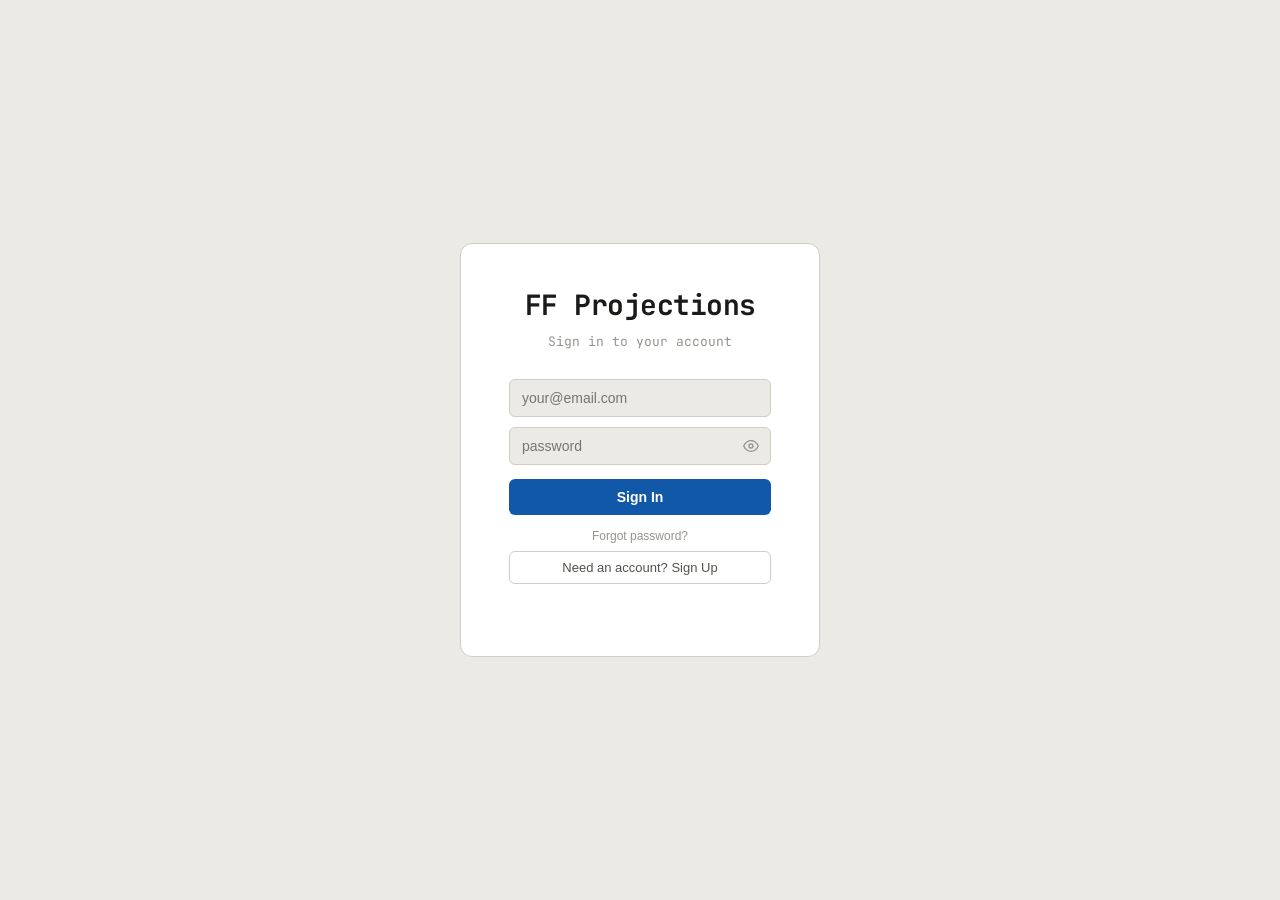
==== commit a2c7d88d: "Batch UI improvements: rookie tags, hide/unrank, rankings polish - Eye icon on login password field " ====
--- a/index.html
+++ b/index.html
@@ -19,9 +19,15 @@
     <input id="login-email" type="email" placeholder="your@email.com"
       style="width:100%; box-sizing:border-box; background:var(--bg,#eceae4); border:1px solid var(--border,#d0cdc6); border-radius:6px; padding:10px 12px; font-size:14px; color:var(--text,#1a1a18); margin-bottom:10px; outline:none;"
       onkeydown="if(event.key==='Enter') document.getElementById('login-password').focus()">
-    <input id="login-password" type="password" placeholder="password"
-      style="width:100%; box-sizing:border-box; background:var(--bg,#eceae4); border:1px solid var(--border,#d0cdc6); border-radius:6px; padding:10px 12px; font-size:14px; color:var(--text,#1a1a18); margin-bottom:14px; outline:none;"
-      onkeydown="if(event.key==='Enter') authSubmit()">
+    <div style="position:relative;margin-bottom:14px;">
+      <input id="login-password" type="password" placeholder="password"
+        style="width:100%; box-sizing:border-box; background:var(--bg,#eceae4); border:1px solid var(--border,#d0cdc6); border-radius:6px; padding:10px 36px 10px 12px; font-size:14px; color:var(--text,#1a1a18); outline:none;"
+        onkeydown="if(event.key==='Enter') authSubmit()">
+      <button type="button" id="pw-eye-btn" onclick="togglePwVis()" title="Show/hide password"
+        style="position:absolute;right:10px;top:50%;transform:translateY(-50%);background:none;border:none;cursor:pointer;color:var(--text-3,#96948e);padding:2px;line-height:1;display:flex;align-items:center;">
+        <svg id="pw-eye-icon" width="16" height="16" viewBox="0 0 24 24" fill="none" stroke="currentColor" stroke-width="2" stroke-linecap="round" stroke-linejoin="round"><path d="M1 12s4-8 11-8 11 8 11 8-4 8-11 8-11-8-11-8z"/><circle cx="12" cy="12" r="3"/></svg>
+      </button>
+    </div>
     <button onclick="authSubmit()"
       style="width:100%; background:var(--blue,#3b82f6); color:#fff; border:none; border-radius:6px; padding:10px; font-size:14px; font-weight:600; cursor:pointer; margin-bottom:10px;">
       Sign In
@@ -111,12 +117,12 @@
       <div id="auth-dropdown" style="display:none;position:absolute;right:0;top:calc(100% + 10px);background:var(--bg-2,#fff);border:1px solid var(--border,#d0cdc6);border-radius:8px;padding:8px;min-width:220px;z-index:9990;box-shadow:0 4px 12px rgba(0,0,0,0.12);">
         <div id="auth-dropdown-email" style="font-size:11px;color:var(--text-3,#96948e);padding:6px 8px 10px;border-bottom:1px solid var(--border,#d0cdc6);margin-bottom:6px;font-family:var(--font-mono);"></div>
         <div style="padding:6px 8px 4px;display:flex;align-items:center;gap:6px;">
-          <input id="display-name-input" type="text" placeholder="Initials" maxlength="20"
+          <input id="display-name-input" type="text" placeholder="Name" maxlength="20"
             style="flex:1;background:var(--bg,#eceae4);border:1px solid var(--border,#d0cdc6);border-radius:4px;padding:5px 8px;font-size:12px;color:var(--text,#1a1a18);outline:none;"
             onkeydown="if(event.key==='Enter') saveDisplayName()">
           <button onclick="saveDisplayName()" style="background:var(--blue,#3b82f6);color:#fff;border:none;border-radius:4px;padding:5px 8px;font-size:11px;font-weight:600;cursor:pointer;">Save</button>
         </div>
-        <div style="font-size:10px;color:var(--text-3,#96948e);padding:0 8px 8px;font-family:var(--font-mono);">Sets your initials in the nav</div>
+        <div style="font-size:10px;color:var(--text-3,#96948e);padding:0 8px 8px;font-family:var(--font-mono);">Shows in nav & your draft board slot</div>
         <div style="border-top:1px solid var(--border,#d0cdc6);margin:4px 0;"></div>
         <button onclick="showChangePassword()" style="width:100%;text-align:left;background:none;border:none;color:var(--text,#1a1a18);padding:7px 8px;font-size:13px;cursor:pointer;border-radius:4px;" onmouseover="this.style.background='var(--bg,#eceae4)'" onmouseout="this.style.background='none'">Change password</button>
         <button onclick="confirmSignOut()" style="width:100%;text-align:left;background:none;border:none;color:var(--red,#ef4444);padding:7px 8px;font-size:13px;cursor:pointer;border-radius:4px;" onmouseover="this.style.background='var(--bg,#eceae4)'" onmouseout="this.style.background='none'">Sign out</button>
--- a/styles.css
+++ b/styles.css
@@ -427,8 +427,8 @@
   }
   .tgt-share-pill {
     display: flex; align-items: center;
-    padding: 4px 10px; border-radius: 4px; border: 1px solid var(--border);
-    background: var(--bg-2); gap: 10px; min-width: 120px;
+    padding: 3px 7px; border-radius: 4px; border: 1px solid var(--border);
+    background: var(--bg-2); gap: 6px; min-width: 0;
   }
   .tgt-share-pill.done { background: rgba(58,125,10,0.08); border-color: var(--accent); }
   .tgt-share-pill.done .tgt-share-rem { color: var(--accent); }
@@ -437,7 +437,7 @@
   .tgt-share-pos.pos-te { color: #c9a800; }
   .tgt-share-pos.pos-rb { color: #3a9a5c; }
   .tgt-share-nums { color: var(--text-3); font-size: 10px; }
-  .tgt-share-rem { font-weight: 700; font-size: 11px; min-width: 60px; text-align: right; padding-right: 4px; }
+  .tgt-share-rem { font-weight: 700; font-size: 11px; min-width: 44px; text-align: right; padding-right: 2px; }
   .tgt-share-rem.over { color: #e05252; }
   .tgt-share-rem.under { color: var(--text-3); }
   .tgt-share-rem.done { color: var(--accent); }
@@ -1662,7 +1662,10 @@
   .test-reset-btn:hover { border-color: var(--red); color: var(--red); }
   .test-svg { flex: 1; width: 100%; height: 100%; }
 
-/* View-only mode — disable all editing interactions */
-body.viewing-mode .app-body { pointer-events: none; }
-body.viewing-mode .top-nav { pointer-events: auto; }
-body.viewing-mode #app-view-banner { pointer-events: auto; }
+/* View-only mode — disable editing controls, keep navigation free */
+body.viewing-mode input[type="text"],
+body.viewing-mode input[type="number"] { pointer-events: none; opacity: 0.7; }
+body.viewing-mode .ts-lock-icon,
+body.viewing-mode .ts-spinner,
+body.viewing-mode .add-player-btn,
+body.viewing-mode .add-player-widget { pointer-events: none; opacity: 0.4; }
